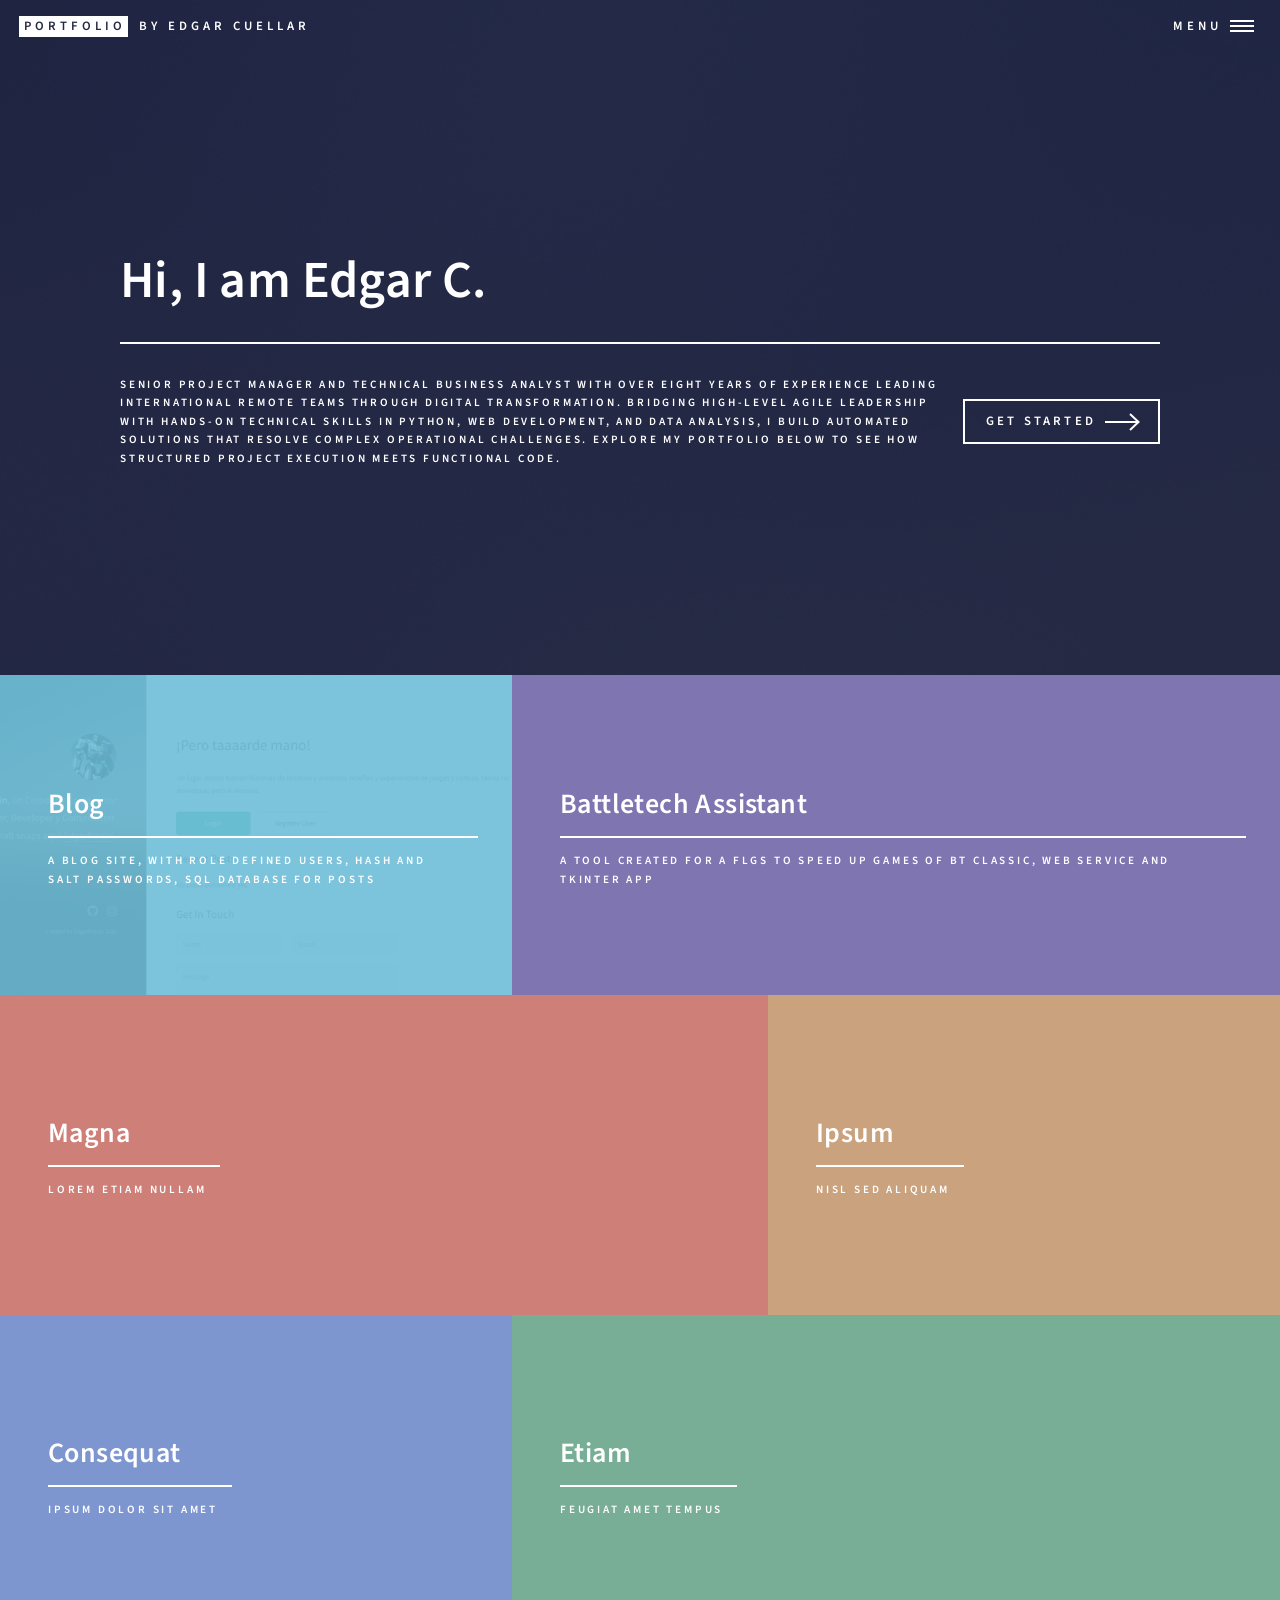
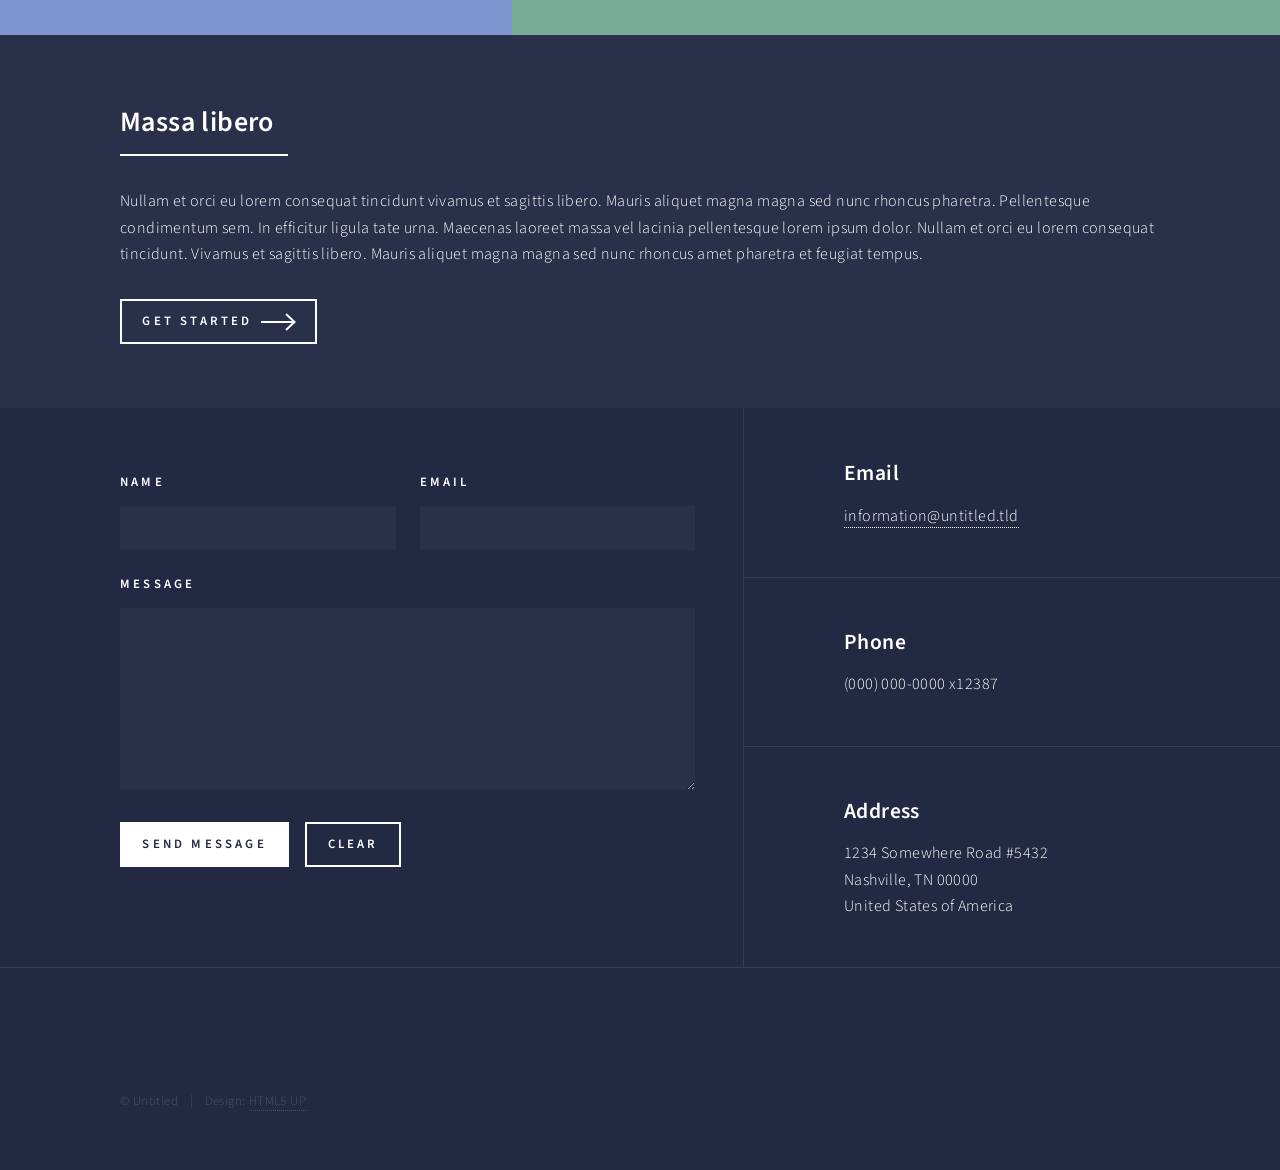
==== templates/index.html @ 7556458a "Create Flask app Import template for Index Update Banner and first card to Blog site add gitignore" ====
<!DOCTYPE HTML>
<html>
	<head>
		<title>Edgar Korsin</title>
		<meta charset="utf-8" />
		<meta name="viewport" content="width=device-width, initial-scale=1, user-scalable=no" />
		<link rel="stylesheet" href="../static/css/main.css" />
		<noscript><link rel="stylesheet" href="../static/css/noscript.css" /></noscript>
	</head>
	<body class="is-preload">

		<!-- Wrapper -->
			<div id="wrapper">

				<!-- Header -->
					<header id="header" class="alt">
						<a href="index.html" class="logo"><strong>Portfolio</strong> <span>by Edgar Cuellar</span></a>
						<nav>
							<a href="#menu">Menu</a>
						</nav>
					</header>

				<!-- Menu -->
					<nav id="menu">
						<ul class="links">
							<li><a href="index.html">Home</a></li>
							<li><a href="landing.html">Landing</a></li>
							<li><a href="generic.html">Generic</a></li>
							<li><a href="elements.html">Elements</a></li>
						</ul>
						<ul class="actions stacked">
							<li><a href="#" class="button primary fit">Get Started</a></li>
							<li><a href="#" class="button fit">Log In</a></li>
						</ul>
					</nav>

				<!-- Banner -->
					<section id="banner" class="major">
						<div class="inner">
							<header class="major">
								<h1>Hi, I am Edgar C.</h1>
							</header>
							<div class="content">
								<p>Senior Project Manager and Technical Business Analyst with over eight years of experience
									leading international remote teams through digital transformation. Bridging high-level
									Agile leadership with hands-on technical skills in Python, web development, and data analysis,
									I build automated solutions that resolve complex operational challenges.
									Explore my portfolio below to see how structured project execution meets functional code.</p>
								<ul class="actions">
									<li><a href="#one" class="button next scrolly">Get Started</a></li>
								</ul>
							</div>
						</div>
					</section>

				<!-- Main -->
					<div id="main">

						<!-- One -->
							<section id="one" class="tiles">
								<article>
									<span class="image">
										<img src="../static/images/blog.jpg" alt="Screesnhot of a blog site with a
										left sidebar with general info and posts on the right" />
									</span>
									<header class="major">
										<h3><a href="https://granja-en-casa.onrender.com/" class="link">Blog</a></h3>
										<p>A blog site, with role defined users, hash and salt passwords, SQL Database for posts </p>
									</header>
								</article>
								<article>
									<span class="image">
										<img src="../html5up-forty/images/pic02.jpg" alt="" />
									</span>
									<header class="major">
										<h3><a href="landing.html" class="link">Battletech Assistant</a></h3>
										<p>A tool created for a FLGS to speed up games of BT Classic,
											Web service and tkinter app </p>
									</header>
								</article>
								<article>
									<span class="image">
										<img src="../html5up-forty/images/pic03.jpg" alt="" />
									</span>
									<header class="major">
										<h3><a href="landing.html" class="link">Magna</a></h3>
										<p>Lorem etiam nullam</p>
									</header>
								</article>
								<article>
									<span class="image">
										<img src="../html5up-forty/images/pic04.jpg" alt="" />
									</span>
									<header class="major">
										<h3><a href="landing.html" class="link">Ipsum</a></h3>
										<p>Nisl sed aliquam</p>
									</header>
								</article>
								<article>
									<span class="image">
										<img src="../html5up-forty/images/pic05.jpg" alt="" />
									</span>
									<header class="major">
										<h3><a href="landing.html" class="link">Consequat</a></h3>
										<p>Ipsum dolor sit amet</p>
									</header>
								</article>
								<article>
									<span class="image">
										<img src="../html5up-forty/images/pic06.jpg" alt="" />
									</span>
									<header class="major">
										<h3><a href="landing.html" class="link">Etiam</a></h3>
										<p>Feugiat amet tempus</p>
									</header>
								</article>
							</section>

						<!-- Two -->
							<section id="two">
								<div class="inner">
									<header class="major">
										<h2>Massa libero</h2>
									</header>
									<p>Nullam et orci eu lorem consequat tincidunt vivamus et sagittis libero. Mauris aliquet magna magna sed nunc rhoncus pharetra. Pellentesque condimentum sem. In efficitur ligula tate urna. Maecenas laoreet massa vel lacinia pellentesque lorem ipsum dolor. Nullam et orci eu lorem consequat tincidunt. Vivamus et sagittis libero. Mauris aliquet magna magna sed nunc rhoncus amet pharetra et feugiat tempus.</p>
									<ul class="actions">
										<li><a href="landing.html" class="button next">Get Started</a></li>
									</ul>
								</div>
							</section>

					</div>

				<!-- Contact -->
					<section id="contact">
						<div class="inner">
							<section>
								<form method="post" action="#">
									<div class="fields">
										<div class="field half">
											<label for="name">Name</label>
											<input type="text" name="name" id="name" />
										</div>
										<div class="field half">
											<label for="email">Email</label>
											<input type="text" name="email" id="email" />
										</div>
										<div class="field">
											<label for="message">Message</label>
											<textarea name="message" id="message" rows="6"></textarea>
										</div>
									</div>
									<ul class="actions">
										<li><input type="submit" value="Send Message" class="primary" /></li>
										<li><input type="reset" value="Clear" /></li>
									</ul>
								</form>
							</section>
							<section class="split">
								<section>
									<div class="contact-method">
										<span class="icon solid alt fa-envelope"></span>
										<h3>Email</h3>
										<a href="#">information@untitled.tld</a>
									</div>
								</section>
								<section>
									<div class="contact-method">
										<span class="icon solid alt fa-phone"></span>
										<h3>Phone</h3>
										<span>(000) 000-0000 x12387</span>
									</div>
								</section>
								<section>
									<div class="contact-method">
										<span class="icon solid alt fa-home"></span>
										<h3>Address</h3>
										<span>1234 Somewhere Road #5432<br />
										Nashville, TN 00000<br />
										United States of America</span>
									</div>
								</section>
							</section>
						</div>
					</section>

				<!-- Footer -->
					<footer id="footer">
						<div class="inner">
							<ul class="icons">
								<li><a href="#" class="icon brands alt fa-twitter"><span class="label">Twitter</span></a></li>
								<li><a href="#" class="icon brands alt fa-facebook-f"><span class="label">Facebook</span></a></li>
								<li><a href="#" class="icon brands alt fa-instagram"><span class="label">Instagram</span></a></li>
								<li><a href="#" class="icon brands alt fa-github"><span class="label">GitHub</span></a></li>
								<li><a href="#" class="icon brands alt fa-linkedin-in"><span class="label">LinkedIn</span></a></li>
							</ul>
							<ul class="copyright">
								<li>&copy; Untitled</li><li>Design: <a href="https://html5up.net">HTML5 UP</a></li>
							</ul>
						</div>
					</footer>

			</div>

		<!-- Scripts -->
			<script src="../static/js/jquery.min.js"></script>
			<script src="../static/js/jquery.scrolly.min.js"></script>
			<script src="../static/js/jquery.scrollex.min.js"></script>
			<script src="../static/js/browser.min.js"></script>
			<script src="../static/js/breakpoints.min.js"></script>
			<script src="../static/js/util.js"></script>
			<script src="../static/js/main.js"></script>

	</body>
</html>
---- static/css/main.css ----
@import url(css/fontawesome-all.min.css);
@import url("https://fonts.googleapis.com/css?family=Source+Sans+Pro:300,300italic,600,600italic");

/*
	Forty by HTML5 UP
	html5up.net | @ajlkn
	Free for personal and commercial use under the CCA 3.0 license (html5up.net/license)
*/

html, body, div, span, applet, object,
iframe, h1, h2, h3, h4, h5, h6, p, blockquote,
pre, a, abbr, acronym, address, big, cite,
code, del, dfn, em, img, ins, kbd, q, s, samp,
small, strike, strong, sub, sup, tt, var, b,
u, i, center, dl, dt, dd, ol, ul, li, fieldset,
form, label, legend, table, caption, tbody,
tfoot, thead, tr, th, td, article, aside,
canvas, details, embed, figure, figcaption,
footer, header, hgroup, menu, nav, output, ruby,
section, summary, time, mark, audio, video {
	margin: 0;
	padding: 0;
	border: 0;
	font-size: 100%;
	font: inherit;
	vertical-align: baseline;}

article, aside, details, figcaption, figure,
footer, header, hgroup, menu, nav, section {
	display: block;}

body {
	line-height: 1;
}

ol, ul {
	list-style: none;
}

blockquote, q {
	quotes: none;
}

	blockquote:before, blockquote:after, q:before, q:after {
		content: '';
		content: none;
	}

table {
	border-collapse: collapse;
	border-spacing: 0;
}

body {
	-webkit-text-size-adjust: none;
}

mark {
	background-color: transparent;
	color: inherit;
}

input::-moz-focus-inner {
	border: 0;
	padding: 0;
}

input, select, textarea {
	-moz-appearance: none;
	-webkit-appearance: none;
	-ms-appearance: none;
	appearance: none;
}

/* Basic */

	@-ms-viewport {
		width: device-width;
	}

	body {
		-ms-overflow-style: scrollbar;
	}

	@media screen and (max-width: 480px) {

		html, body {
			min-width: 320px;
		}

	}

	html {
		box-sizing: border-box;
	}

	*, *:before, *:after {
		box-sizing: inherit;
	}

	body {
		background: #242943;
	}

		body.is-preload *, body.is-preload *:before, body.is-preload *:after {
			-moz-animation: none !important;
			-webkit-animation: none !important;
			-ms-animation: none !important;
			animation: none !important;
			-moz-transition: none !important;
			-webkit-transition: none !important;
			-ms-transition: none !important;
			transition: none !important;
		}

/* Type */

	body, input, select, textarea {
		color: #ffffff;
		font-family: "Source Sans Pro", Helvetica, sans-serif;
		font-size: 17pt;
		font-weight: 300;
		letter-spacing: 0.025em;
		line-height: 1.65;
	}

		@media screen and (max-width: 1680px) {

			body, input, select, textarea {
				font-size: 14pt;
			}

		}

		@media screen and (max-width: 1280px) {

			body, input, select, textarea {
				font-size: 12pt;
			}

		}

		@media screen and (max-width: 360px) {

			body, input, select, textarea {
				font-size: 11pt;
			}

		}

	a {
		-moz-transition: color 0.2s ease-in-out, border-bottom-color 0.2s ease-in-out;
		-webkit-transition: color 0.2s ease-in-out, border-bottom-color 0.2s ease-in-out;
		-ms-transition: color 0.2s ease-in-out, border-bottom-color 0.2s ease-in-out;
		transition: color 0.2s ease-in-out, border-bottom-color 0.2s ease-in-out;
		border-bottom: dotted 1px;
		color: inherit;
		text-decoration: none;
	}

		a:hover {
			border-bottom-color: transparent;
			color: #9bf1ff !important;
		}

		a:active {
			color: #53e3fb !important;
		}

	strong, b {
		color: #ffffff;
		font-weight: 600;
	}

	em, i {
		font-style: italic;
	}

	p {
		margin: 0 0 2em 0;
	}

	h1, h2, h3, h4, h5, h6 {
		color: #ffffff;
		font-weight: 600;
		line-height: 1.65;
		margin: 0 0 1em 0;
	}

		h1 a, h2 a, h3 a, h4 a, h5 a, h6 a {
			color: inherit;
			border-bottom: 0;
		}

	h1 {
		font-size: 2.5em;
	}

	h2 {
		font-size: 1.75em;
	}

	h3 {
		font-size: 1.35em;
	}

	h4 {
		font-size: 1.1em;
	}

	h5 {
		font-size: 0.9em;
	}

	h6 {
		font-size: 0.7em;
	}

	@media screen and (max-width: 736px) {

		h1 {
			font-size: 2em;
		}

		h2 {
			font-size: 1.5em;
		}

		h3 {
			font-size: 1.25em;
		}

	}

	sub {
		font-size: 0.8em;
		position: relative;
		top: 0.5em;
	}

	sup {
		font-size: 0.8em;
		position: relative;
		top: -0.5em;
	}

	blockquote {
		border-left: solid 4px rgba(212, 212, 255, 0.1);
		font-style: italic;
		margin: 0 0 2em 0;
		padding: 0.5em 0 0.5em 2em;
	}

	code {
		background: rgba(212, 212, 255, 0.035);
		font-family: "Courier New", monospace;
		font-size: 0.9em;
		margin: 0 0.25em;
		padding: 0.25em 0.65em;
	}

	pre {
		-webkit-overflow-scrolling: touch;
		font-family: "Courier New", monospace;
		font-size: 0.9em;
		margin: 0 0 2em 0;
	}

		pre code {
			display: block;
			line-height: 1.75;
			padding: 1em 1.5em;
			overflow-x: auto;
		}

	hr {
		border: 0;
		border-bottom: solid 1px rgba(212, 212, 255, 0.1);
		margin: 2em 0;
	}

		hr.major {
			margin: 3em 0;
		}

	.align-left {
		text-align: left;
	}

	.align-center {
		text-align: center;
	}

	.align-right {
		text-align: right;
	}

/* Row */

	.row {
		display: flex;
		flex-wrap: wrap;
		box-sizing: border-box;
		align-items: stretch;
	}

		.row > * {
			box-sizing: border-box;
		}

		.row.gtr-uniform > * > :last-child {
			margin-bottom: 0;
		}

		.row.aln-left {
			justify-content: flex-start;
		}

		.row.aln-center {
			justify-content: center;
		}

		.row.aln-right {
			justify-content: flex-end;
		}

		.row.aln-top {
			align-items: flex-start;
		}

		.row.aln-middle {
			align-items: center;
		}

		.row.aln-bottom {
			align-items: flex-end;
		}

		.row > .imp {
			order: -1;
		}

		.row > .col-1 {
			width: 8.33333%;
		}

		.row > .off-1 {
			margin-left: 8.33333%;
		}

		.row > .col-2 {
			width: 16.66667%;
		}

		.row > .off-2 {
			margin-left: 16.66667%;
		}

		.row > .col-3 {
			width: 25%;
		}

		.row > .off-3 {
			margin-left: 25%;
		}

		.row > .col-4 {
			width: 33.33333%;
		}

		.row > .off-4 {
			margin-left: 33.33333%;
		}

		.row > .col-5 {
			width: 41.66667%;
		}

		.row > .off-5 {
			margin-left: 41.66667%;
		}

		.row > .col-6 {
			width: 50%;
		}

		.row > .off-6 {
			margin-left: 50%;
		}

		.row > .col-7 {
			width: 58.33333%;
		}

		.row > .off-7 {
			margin-left: 58.33333%;
		}

		.row > .col-8 {
			width: 66.66667%;
		}

		.row > .off-8 {
			margin-left: 66.66667%;
		}

		.row > .col-9 {
			width: 75%;
		}

		.row > .off-9 {
			margin-left: 75%;
		}

		.row > .col-10 {
			width: 83.33333%;
		}

		.row > .off-10 {
			margin-left: 83.33333%;
		}

		.row > .col-11 {
			width: 91.66667%;
		}

		.row > .off-11 {
			margin-left: 91.66667%;
		}

		.row > .col-12 {
			width: 100%;
		}

		.row > .off-12 {
			margin-left: 100%;
		}

		.row.gtr-0 {
			margin-top: 0;
			margin-left: 0em;
		}

			.row.gtr-0 > * {
				padding: 0 0 0 0em;
			}

			.row.gtr-0.gtr-uniform {
				margin-top: 0em;
			}

				.row.gtr-0.gtr-uniform > * {
					padding-top: 0em;
				}

		.row.gtr-25 {
			margin-top: 0;
			margin-left: -0.5em;
		}

			.row.gtr-25 > * {
				padding: 0 0 0 0.5em;
			}

			.row.gtr-25.gtr-uniform {
				margin-top: -0.5em;
			}

				.row.gtr-25.gtr-uniform > * {
					padding-top: 0.5em;
				}

		.row.gtr-50 {
			margin-top: 0;
			margin-left: -1em;
		}

			.row.gtr-50 > * {
				padding: 0 0 0 1em;
			}

			.row.gtr-50.gtr-uniform {
				margin-top: -1em;
			}

				.row.gtr-50.gtr-uniform > * {
					padding-top: 1em;
				}

		.row {
			margin-top: 0;
			margin-left: -2em;
		}

			.row > * {
				padding: 0 0 0 2em;
			}

			.row.gtr-uniform {
				margin-top: -2em;
			}

				.row.gtr-uniform > * {
					padding-top: 2em;
				}

		.row.gtr-150 {
			margin-top: 0;
			margin-left: -3em;
		}

			.row.gtr-150 > * {
				padding: 0 0 0 3em;
			}

			.row.gtr-150.gtr-uniform {
				margin-top: -3em;
			}

				.row.gtr-150.gtr-uniform > * {
					padding-top: 3em;
				}

		.row.gtr-200 {
			margin-top: 0;
			margin-left: -4em;
		}

			.row.gtr-200 > * {
				padding: 0 0 0 4em;
			}

			.row.gtr-200.gtr-uniform {
				margin-top: -4em;
			}

				.row.gtr-200.gtr-uniform > * {
					padding-top: 4em;
				}

		@media screen and (max-width: 1680px) {

			.row {
				display: flex;
				flex-wrap: wrap;
				box-sizing: border-box;
				align-items: stretch;
			}

				.row > * {
					box-sizing: border-box;
				}

				.row.gtr-uniform > * > :last-child {
					margin-bottom: 0;
				}

				.row.aln-left {
					justify-content: flex-start;
				}

				.row.aln-center {
					justify-content: center;
				}

				.row.aln-right {
					justify-content: flex-end;
				}

				.row.aln-top {
					align-items: flex-start;
				}

				.row.aln-middle {
					align-items: center;
				}

				.row.aln-bottom {
					align-items: flex-end;
				}

				.row > .imp-xlarge {
					order: -1;
				}

				.row > .col-1-xlarge {
					width: 8.33333%;
				}

				.row > .off-1-xlarge {
					margin-left: 8.33333%;
				}

				.row > .col-2-xlarge {
					width: 16.66667%;
				}

				.row > .off-2-xlarge {
					margin-left: 16.66667%;
				}

				.row > .col-3-xlarge {
					width: 25%;
				}

				.row > .off-3-xlarge {
					margin-left: 25%;
				}

				.row > .col-4-xlarge {
					width: 33.33333%;
				}

				.row > .off-4-xlarge {
					margin-left: 33.33333%;
				}

				.row > .col-5-xlarge {
					width: 41.66667%;
				}

				.row > .off-5-xlarge {
					margin-left: 41.66667%;
				}

				.row > .col-6-xlarge {
					width: 50%;
				}

				.row > .off-6-xlarge {
					margin-left: 50%;
				}

				.row > .col-7-xlarge {
					width: 58.33333%;
				}

				.row > .off-7-xlarge {
					margin-left: 58.33333%;
				}

				.row > .col-8-xlarge {
					width: 66.66667%;
				}

				.row > .off-8-xlarge {
					margin-left: 66.66667%;
				}

				.row > .col-9-xlarge {
					width: 75%;
				}

				.row > .off-9-xlarge {
					margin-left: 75%;
				}

				.row > .col-10-xlarge {
					width: 83.33333%;
				}

				.row > .off-10-xlarge {
					margin-left: 83.33333%;
				}

				.row > .col-11-xlarge {
					width: 91.66667%;
				}

				.row > .off-11-xlarge {
					margin-left: 91.66667%;
				}

				.row > .col-12-xlarge {
					width: 100%;
				}

				.row > .off-12-xlarge {
					margin-left: 100%;
				}

				.row.gtr-0 {
					margin-top: 0;
					margin-left: 0em;
				}

					.row.gtr-0 > * {
						padding: 0 0 0 0em;
					}

					.row.gtr-0.gtr-uniform {
						margin-top: 0em;
					}

						.row.gtr-0.gtr-uniform > * {
							padding-top: 0em;
						}

				.row.gtr-25 {
					margin-top: 0;
					margin-left: -0.5em;
				}

					.row.gtr-25 > * {
						padding: 0 0 0 0.5em;
					}

					.row.gtr-25.gtr-uniform {
						margin-top: -0.5em;
					}

						.row.gtr-25.gtr-uniform > * {
							padding-top: 0.5em;
						}

				.row.gtr-50 {
					margin-top: 0;
					margin-left: -1em;
				}

					.row.gtr-50 > * {
						padding: 0 0 0 1em;
					}

					.row.gtr-50.gtr-uniform {
						margin-top: -1em;
					}

						.row.gtr-50.gtr-uniform > * {
							padding-top: 1em;
						}

				.row {
					margin-top: 0;
					margin-left: -2em;
				}

					.row > * {
						padding: 0 0 0 2em;
					}

					.row.gtr-uniform {
						margin-top: -2em;
					}

						.row.gtr-uniform > * {
							padding-top: 2em;
						}

				.row.gtr-150 {
					margin-top: 0;
					margin-left: -3em;
				}

					.row.gtr-150 > * {
						padding: 0 0 0 3em;
					}

					.row.gtr-150.gtr-uniform {
						margin-top: -3em;
					}

						.row.gtr-150.gtr-uniform > * {
							padding-top: 3em;
						}

				.row.gtr-200 {
					margin-top: 0;
					margin-left: -4em;
				}

					.row.gtr-200 > * {
						padding: 0 0 0 4em;
					}

					.row.gtr-200.gtr-uniform {
						margin-top: -4em;
					}

						.row.gtr-200.gtr-uniform > * {
							padding-top: 4em;
						}

		}

		@media screen and (max-width: 1280px) {

			.row {
				display: flex;
				flex-wrap: wrap;
				box-sizing: border-box;
				align-items: stretch;
			}

				.row > * {
					box-sizing: border-box;
				}

				.row.gtr-uniform > * > :last-child {
					margin-bottom: 0;
				}

				.row.aln-left {
					justify-content: flex-start;
				}

				.row.aln-center {
					justify-content: center;
				}

				.row.aln-right {
					justify-content: flex-end;
				}

				.row.aln-top {
					align-items: flex-start;
				}

				.row.aln-middle {
					align-items: center;
				}

				.row.aln-bottom {
					align-items: flex-end;
				}

				.row > .imp-large {
					order: -1;
				}

				.row > .col-1-large {
					width: 8.33333%;
				}

				.row > .off-1-large {
					margin-left: 8.33333%;
				}

				.row > .col-2-large {
					width: 16.66667%;
				}

				.row > .off-2-large {
					margin-left: 16.66667%;
				}

				.row > .col-3-large {
					width: 25%;
				}

				.row > .off-3-large {
					margin-left: 25%;
				}

				.row > .col-4-large {
					width: 33.33333%;
				}

				.row > .off-4-large {
					margin-left: 33.33333%;
				}

				.row > .col-5-large {
					width: 41.66667%;
				}

				.row > .off-5-large {
					margin-left: 41.66667%;
				}

				.row > .col-6-large {
					width: 50%;
				}

				.row > .off-6-large {
					margin-left: 50%;
				}

				.row > .col-7-large {
					width: 58.33333%;
				}

				.row > .off-7-large {
					margin-left: 58.33333%;
				}

				.row > .col-8-large {
					width: 66.66667%;
				}

				.row > .off-8-large {
					margin-left: 66.66667%;
				}

				.row > .col-9-large {
					width: 75%;
				}

				.row > .off-9-large {
					margin-left: 75%;
				}

				.row > .col-10-large {
					width: 83.33333%;
				}

				.row > .off-10-large {
					margin-left: 83.33333%;
				}

				.row > .col-11-large {
					width: 91.66667%;
				}

				.row > .off-11-large {
					margin-left: 91.66667%;
				}

				.row > .col-12-large {
					width: 100%;
				}

				.row > .off-12-large {
					margin-left: 100%;
				}

				.row.gtr-0 {
					margin-top: 0;
					margin-left: 0em;
				}

					.row.gtr-0 > * {
						padding: 0 0 0 0em;
					}

					.row.gtr-0.gtr-uniform {
						margin-top: 0em;
					}

						.row.gtr-0.gtr-uniform > * {
							padding-top: 0em;
						}

				.row.gtr-25 {
					margin-top: 0;
					margin-left: -0.375em;
				}

					.row.gtr-25 > * {
						padding: 0 0 0 0.375em;
					}

					.row.gtr-25.gtr-uniform {
						margin-top: -0.375em;
					}

						.row.gtr-25.gtr-uniform > * {
							padding-top: 0.375em;
						}

				.row.gtr-50 {
					margin-top: 0;
					margin-left: -0.75em;
				}

					.row.gtr-50 > * {
						padding: 0 0 0 0.75em;
					}

					.row.gtr-50.gtr-uniform {
						margin-top: -0.75em;
					}

						.row.gtr-50.gtr-uniform > * {
							padding-top: 0.75em;
						}

				.row {
					margin-top: 0;
					margin-left: -1.5em;
				}

					.row > * {
						padding: 0 0 0 1.5em;
					}

					.row.gtr-uniform {
						margin-top: -1.5em;
					}

						.row.gtr-uniform > * {
							padding-top: 1.5em;
						}

				.row.gtr-150 {
					margin-top: 0;
					margin-left: -2.25em;
				}

					.row.gtr-150 > * {
						padding: 0 0 0 2.25em;
					}

					.row.gtr-150.gtr-uniform {
						margin-top: -2.25em;
					}

						.row.gtr-150.gtr-uniform > * {
							padding-top: 2.25em;
						}

				.row.gtr-200 {
					margin-top: 0;
					margin-left: -3em;
				}

					.row.gtr-200 > * {
						padding: 0 0 0 3em;
					}

					.row.gtr-200.gtr-uniform {
						margin-top: -3em;
					}

						.row.gtr-200.gtr-uniform > * {
							padding-top: 3em;
						}

		}

		@media screen and (max-width: 980px) {

			.row {
				display: flex;
				flex-wrap: wrap;
				box-sizing: border-box;
				align-items: stretch;
			}

				.row > * {
					box-sizing: border-box;
				}

				.row.gtr-uniform > * > :last-child {
					margin-bottom: 0;
				}

				.row.aln-left {
					justify-content: flex-start;
				}

				.row.aln-center {
					justify-content: center;
				}

				.row.aln-right {
					justify-content: flex-end;
				}

				.row.aln-top {
					align-items: flex-start;
				}

				.row.aln-middle {
					align-items: center;
				}

				.row.aln-bottom {
					align-items: flex-end;
				}

				.row > .imp-medium {
					order: -1;
				}

				.row > .col-1-medium {
					width: 8.33333%;
				}

				.row > .off-1-medium {
					margin-left: 8.33333%;
				}

				.row > .col-2-medium {
					width: 16.66667%;
				}

				.row > .off-2-medium {
					margin-left: 16.66667%;
				}

				.row > .col-3-medium {
					width: 25%;
				}

				.row > .off-3-medium {
					margin-left: 25%;
				}

				.row > .col-4-medium {
					width: 33.33333%;
				}

				.row > .off-4-medium {
					margin-left: 33.33333%;
				}

				.row > .col-5-medium {
					width: 41.66667%;
				}

				.row > .off-5-medium {
					margin-left: 41.66667%;
				}

				.row > .col-6-medium {
					width: 50%;
				}

				.row > .off-6-medium {
					margin-left: 50%;
				}

				.row > .col-7-medium {
					width: 58.33333%;
				}

				.row > .off-7-medium {
					margin-left: 58.33333%;
				}

				.row > .col-8-medium {
					width: 66.66667%;
				}

				.row > .off-8-medium {
					margin-left: 66.66667%;
				}

				.row > .col-9-medium {
					width: 75%;
				}

				.row > .off-9-medium {
					margin-left: 75%;
				}

				.row > .col-10-medium {
					width: 83.33333%;
				}

				.row > .off-10-medium {
					margin-left: 83.33333%;
				}

				.row > .col-11-medium {
					width: 91.66667%;
				}

				.row > .off-11-medium {
					margin-left: 91.66667%;
				}

				.row > .col-12-medium {
					width: 100%;
				}

				.row > .off-12-medium {
					margin-left: 100%;
				}

				.row.gtr-0 {
					margin-top: 0;
					margin-left: 0em;
				}

					.row.gtr-0 > * {
						padding: 0 0 0 0em;
					}

					.row.gtr-0.gtr-uniform {
						margin-top: 0em;
					}

						.row.gtr-0.gtr-uniform > * {
							padding-top: 0em;
						}

				.row.gtr-25 {
					margin-top: 0;
					margin-left: -0.375em;
				}

					.row.gtr-25 > * {
						padding: 0 0 0 0.375em;
					}

					.row.gtr-25.gtr-uniform {
						margin-top: -0.375em;
					}

						.row.gtr-25.gtr-uniform > * {
							padding-top: 0.375em;
						}

				.row.gtr-50 {
					margin-top: 0;
					margin-left: -0.75em;
				}

					.row.gtr-50 > * {
						padding: 0 0 0 0.75em;
					}

					.row.gtr-50.gtr-uniform {
						margin-top: -0.75em;
					}

						.row.gtr-50.gtr-uniform > * {
							padding-top: 0.75em;
						}

				.row {
					margin-top: 0;
					margin-left: -1.5em;
				}

					.row > * {
						padding: 0 0 0 1.5em;
					}

					.row.gtr-uniform {
						margin-top: -1.5em;
					}

						.row.gtr-uniform > * {
							padding-top: 1.5em;
						}

				.row.gtr-150 {
					margin-top: 0;
					margin-left: -2.25em;
				}

					.row.gtr-150 > * {
						padding: 0 0 0 2.25em;
					}

					.row.gtr-150.gtr-uniform {
						margin-top: -2.25em;
					}

						.row.gtr-150.gtr-uniform > * {
							padding-top: 2.25em;
						}

				.row.gtr-200 {
					margin-top: 0;
					margin-left: -3em;
				}

					.row.gtr-200 > * {
						padding: 0 0 0 3em;
					}

					.row.gtr-200.gtr-uniform {
						margin-top: -3em;
					}

						.row.gtr-200.gtr-uniform > * {
							padding-top: 3em;
						}

		}

		@media screen and (max-width: 736px) {

			.row {
				display: flex;
				flex-wrap: wrap;
				box-sizing: border-box;
				align-items: stretch;
			}

				.row > * {
					box-sizing: border-box;
				}

				.row.gtr-uniform > * > :last-child {
					margin-bottom: 0;
				}

				.row.aln-left {
					justify-content: flex-start;
				}

				.row.aln-center {
					justify-content: center;
				}

				.row.aln-right {
					justify-content: flex-end;
				}

				.row.aln-top {
					align-items: flex-start;
				}

				.row.aln-middle {
					align-items: center;
				}

				.row.aln-bottom {
					align-items: flex-end;
				}

				.row > .imp-small {
					order: -1;
				}

				.row > .col-1-small {
					width: 8.33333%;
				}

				.row > .off-1-small {
					margin-left: 8.33333%;
				}

				.row > .col-2-small {
					width: 16.66667%;
				}

				.row > .off-2-small {
					margin-left: 16.66667%;
				}

				.row > .col-3-small {
					width: 25%;
				}

				.row > .off-3-small {
					margin-left: 25%;
				}

				.row > .col-4-small {
					width: 33.33333%;
				}

				.row > .off-4-small {
					margin-left: 33.33333%;
				}

				.row > .col-5-small {
					width: 41.66667%;
				}

				.row > .off-5-small {
					margin-left: 41.66667%;
				}

				.row > .col-6-small {
					width: 50%;
				}

				.row > .off-6-small {
					margin-left: 50%;
				}

				.row > .col-7-small {
					width: 58.33333%;
				}

				.row > .off-7-small {
					margin-left: 58.33333%;
				}

				.row > .col-8-small {
					width: 66.66667%;
				}

				.row > .off-8-small {
					margin-left: 66.66667%;
				}

				.row > .col-9-small {
					width: 75%;
				}

				.row > .off-9-small {
					margin-left: 75%;
				}

				.row > .col-10-small {
					width: 83.33333%;
				}

				.row > .off-10-small {
					margin-left: 83.33333%;
				}

				.row > .col-11-small {
					width: 91.66667%;
				}

				.row > .off-11-small {
					margin-left: 91.66667%;
				}

				.row > .col-12-small {
					width: 100%;
				}

				.row > .off-12-small {
					margin-left: 100%;
				}

				.row.gtr-0 {
					margin-top: 0;
					margin-left: 0em;
				}

					.row.gtr-0 > * {
						padding: 0 0 0 0em;
					}

					.row.gtr-0.gtr-uniform {
						margin-top: 0em;
					}

						.row.gtr-0.gtr-uniform > * {
							padding-top: 0em;
						}

				.row.gtr-25 {
					margin-top: 0;
					margin-left: -0.3125em;
				}

					.row.gtr-25 > * {
						padding: 0 0 0 0.3125em;
					}

					.row.gtr-25.gtr-uniform {
						margin-top: -0.3125em;
					}

						.row.gtr-25.gtr-uniform > * {
							padding-top: 0.3125em;
						}

				.row.gtr-50 {
					margin-top: 0;
					margin-left: -0.625em;
				}

					.row.gtr-50 > * {
						padding: 0 0 0 0.625em;
					}

					.row.gtr-50.gtr-uniform {
						margin-top: -0.625em;
					}

						.row.gtr-50.gtr-uniform > * {
							padding-top: 0.625em;
						}

				.row {
					margin-top: 0;
					margin-left: -1.25em;
				}

					.row > * {
						padding: 0 0 0 1.25em;
					}

					.row.gtr-uniform {
						margin-top: -1.25em;
					}

						.row.gtr-uniform > * {
							padding-top: 1.25em;
						}

				.row.gtr-150 {
					margin-top: 0;
					margin-left: -1.875em;
				}

					.row.gtr-150 > * {
						padding: 0 0 0 1.875em;
					}

					.row.gtr-150.gtr-uniform {
						margin-top: -1.875em;
					}

						.row.gtr-150.gtr-uniform > * {
							padding-top: 1.875em;
						}

				.row.gtr-200 {
					margin-top: 0;
					margin-left: -2.5em;
				}

					.row.gtr-200 > * {
						padding: 0 0 0 2.5em;
					}

					.row.gtr-200.gtr-uniform {
						margin-top: -2.5em;
					}

						.row.gtr-200.gtr-uniform > * {
							padding-top: 2.5em;
						}

		}

		@media screen and (max-width: 480px) {

			.row {
				display: flex;
				flex-wrap: wrap;
				box-sizing: border-box;
				align-items: stretch;
			}

				.row > * {
					box-sizing: border-box;
				}

				.row.gtr-uniform > * > :last-child {
					margin-bottom: 0;
				}

				.row.aln-left {
					justify-content: flex-start;
				}

				.row.aln-center {
					justify-content: center;
				}

				.row.aln-right {
					justify-content: flex-end;
				}

				.row.aln-top {
					align-items: flex-start;
				}

				.row.aln-middle {
					align-items: center;
				}

				.row.aln-bottom {
					align-items: flex-end;
				}

				.row > .imp-xsmall {
					order: -1;
				}

				.row > .col-1-xsmall {
					width: 8.33333%;
				}

				.row > .off-1-xsmall {
					margin-left: 8.33333%;
				}

				.row > .col-2-xsmall {
					width: 16.66667%;
				}

				.row > .off-2-xsmall {
					margin-left: 16.66667%;
				}

				.row > .col-3-xsmall {
					width: 25%;
				}

				.row > .off-3-xsmall {
					margin-left: 25%;
				}

				.row > .col-4-xsmall {
					width: 33.33333%;
				}

				.row > .off-4-xsmall {
					margin-left: 33.33333%;
				}

				.row > .col-5-xsmall {
					width: 41.66667%;
				}

				.row > .off-5-xsmall {
					margin-left: 41.66667%;
				}

				.row > .col-6-xsmall {
					width: 50%;
				}

				.row > .off-6-xsmall {
					margin-left: 50%;
				}

				.row > .col-7-xsmall {
					width: 58.33333%;
				}

				.row > .off-7-xsmall {
					margin-left: 58.33333%;
				}

				.row > .col-8-xsmall {
					width: 66.66667%;
				}

				.row > .off-8-xsmall {
					margin-left: 66.66667%;
				}

				.row > .col-9-xsmall {
					width: 75%;
				}

				.row > .off-9-xsmall {
					margin-left: 75%;
				}

				.row > .col-10-xsmall {
					width: 83.33333%;
				}

				.row > .off-10-xsmall {
					margin-left: 83.33333%;
				}

				.row > .col-11-xsmall {
					width: 91.66667%;
				}

				.row > .off-11-xsmall {
					margin-left: 91.66667%;
				}

				.row > .col-12-xsmall {
					width: 100%;
				}

				.row > .off-12-xsmall {
					margin-left: 100%;
				}

				.row.gtr-0 {
					margin-top: 0;
					margin-left: 0em;
				}

					.row.gtr-0 > * {
						padding: 0 0 0 0em;
					}

					.row.gtr-0.gtr-uniform {
						margin-top: 0em;
					}

						.row.gtr-0.gtr-uniform > * {
							padding-top: 0em;
						}

				.row.gtr-25 {
					margin-top: 0;
					margin-left: -0.3125em;
				}

					.row.gtr-25 > * {
						padding: 0 0 0 0.3125em;
					}

					.row.gtr-25.gtr-uniform {
						margin-top: -0.3125em;
					}

						.row.gtr-25.gtr-uniform > * {
							padding-top: 0.3125em;
						}

				.row.gtr-50 {
					margin-top: 0;
					margin-left: -0.625em;
				}

					.row.gtr-50 > * {
						padding: 0 0 0 0.625em;
					}

					.row.gtr-50.gtr-uniform {
						margin-top: -0.625em;
					}

						.row.gtr-50.gtr-uniform > * {
							padding-top: 0.625em;
						}

				.row {
					margin-top: 0;
					margin-left: -1.25em;
				}

					.row > * {
						padding: 0 0 0 1.25em;
					}

					.row.gtr-uniform {
						margin-top: -1.25em;
					}

						.row.gtr-uniform > * {
							padding-top: 1.25em;
						}

				.row.gtr-150 {
					margin-top: 0;
					margin-left: -1.875em;
				}

					.row.gtr-150 > * {
						padding: 0 0 0 1.875em;
					}

					.row.gtr-150.gtr-uniform {
						margin-top: -1.875em;
					}

						.row.gtr-150.gtr-uniform > * {
							padding-top: 1.875em;
						}

				.row.gtr-200 {
					margin-top: 0;
					margin-left: -2.5em;
				}

					.row.gtr-200 > * {
						padding: 0 0 0 2.5em;
					}

					.row.gtr-200.gtr-uniform {
						margin-top: -2.5em;
					}

						.row.gtr-200.gtr-uniform > * {
							padding-top: 2.5em;
						}

		}

/* Section/Article */

	section.special, article.special {
		text-align: center;
	}

	header.major {
		width: -moz-max-content;
		width: -webkit-max-content;
		width: -ms-max-content;
		width: max-content;
		margin-bottom: 2em;
	}

		header.major > :first-child {
			margin-bottom: 0;
			width: calc(100% + 0.5em);
		}

			header.major > :first-child:after {
				content: '';
				background-color: #ffffff;
				display: block;
				height: 2px;
				margin: 0.325em 0 0.5em 0;
				width: 100%;
			}

		header.major > p {
			font-size: 0.7em;
			font-weight: 600;
			letter-spacing: 0.25em;
			margin-bottom: 0;
			text-transform: uppercase;
		}

		body.is-ie header.major > :first-child:after {
			max-width: 9em;
		}

		body.is-ie header.major > h1:after {
			max-width: 100% !important;
		}

	@media screen and (max-width: 736px) {

		header.major > p br {
			display: none;
		}

	}

/* Form */

	form {
		margin: 0 0 2em 0;
	}

		form > :last-child {
			margin-bottom: 0;
		}

		form > .fields {
			display: -moz-flex;
			display: -webkit-flex;
			display: -ms-flex;
			display: flex;
			-moz-flex-wrap: wrap;
			-webkit-flex-wrap: wrap;
			-ms-flex-wrap: wrap;
			flex-wrap: wrap;
			width: calc(100% + 3em);
			margin: -1.5em 0 2em -1.5em;
		}

			form > .fields > .field {
				-moz-flex-grow: 0;
				-webkit-flex-grow: 0;
				-ms-flex-grow: 0;
				flex-grow: 0;
				-moz-flex-shrink: 0;
				-webkit-flex-shrink: 0;
				-ms-flex-shrink: 0;
				flex-shrink: 0;
				padding: 1.5em 0 0 1.5em;
				width: calc(100% - 1.5em);
			}

				form > .fields > .field.half {
					width: calc(50% - 0.75em);
				}

				form > .fields > .field.third {
					width: calc(100%/3 - 0.5em);
				}

				form > .fields > .field.quarter {
					width: calc(25% - 0.375em);
				}

		@media screen and (max-width: 480px) {

			form > .fields {
				width: calc(100% + 3em);
				margin: -1.5em 0 2em -1.5em;
			}

				form > .fields > .field {
					padding: 1.5em 0 0 1.5em;
					width: calc(100% - 1.5em);
				}

					form > .fields > .field.half {
						width: calc(100% - 1.5em);
					}

					form > .fields > .field.third {
						width: calc(100% - 1.5em);
					}

					form > .fields > .field.quarter {
						width: calc(100% - 1.5em);
					}

		}

	label {
		color: #ffffff;
		display: block;
		font-size: 0.8em;
		font-weight: 600;
		letter-spacing: 0.25em;
		margin: 0 0 1em 0;
		text-transform: uppercase;
	}

	input[type="text"],
	input[type="password"],
	input[type="email"],
	input[type="tel"],
	input[type="search"],
	input[type="url"],
	select,
	textarea {
		-moz-appearance: none;
		-webkit-appearance: none;
		-ms-appearance: none;
		appearance: none;
		background: rgba(212, 212, 255, 0.035);
		border: none;
		border-radius: 0;
		color: inherit;
		display: block;
		outline: 0;
		padding: 0 1em;
		text-decoration: none;
		width: 100%;
	}

		input[type="text"]:invalid,
		input[type="password"]:invalid,
		input[type="email"]:invalid,
		input[type="tel"]:invalid,
		input[type="search"]:invalid,
		input[type="url"]:invalid,
		select:invalid,
		textarea:invalid {
			box-shadow: none;
		}

		input[type="text"]:focus,
		input[type="password"]:focus,
		input[type="email"]:focus,
		input[type="tel"]:focus,
		input[type="search"]:focus,
		input[type="url"]:focus,
		select:focus,
		textarea:focus {
			border-color: #9bf1ff;
			box-shadow: 0 0 0 2px #9bf1ff;
		}

	select {
		background-image: url("data:image/svg+xml;charset=utf8,%3Csvg xmlns='http://www.w3.org/2000/svg' width='40' height='40' preserveAspectRatio='none' viewBox='0 0 40 40'%3E%3Cpath d='M9.4,12.3l10.4,10.4l10.4-10.4c0.2-0.2,0.5-0.4,0.9-0.4c0.3,0,0.6,0.1,0.9,0.4l3.3,3.3c0.2,0.2,0.4,0.5,0.4,0.9 c0,0.4-0.1,0.6-0.4,0.9L20.7,31.9c-0.2,0.2-0.5,0.4-0.9,0.4c-0.3,0-0.6-0.1-0.9-0.4L4.3,17.3c-0.2-0.2-0.4-0.5-0.4-0.9 c0-0.4,0.1-0.6,0.4-0.9l3.3-3.3c0.2-0.2,0.5-0.4,0.9-0.4S9.1,12.1,9.4,12.3z' fill='rgba(212, 212, 255, 0.1)' /%3E%3C/svg%3E");
		background-size: 1.25rem;
		background-repeat: no-repeat;
		background-position: calc(100% - 1rem) center;
		height: 2.75em;
		padding-right: 2.75em;
		text-overflow: ellipsis;
	}

		select option {
			color: #ffffff;
			background: #242943;
		}

		select:focus::-ms-value {
			background-color: transparent;
		}

		select::-ms-expand {
			display: none;
		}

	input[type="text"],
	input[type="password"],
	input[type="email"],
	input[type="tel"],
	input[type="search"],
	input[type="url"],
	select {
		height: 2.75em;
	}

	textarea {
		padding: 0.75em 1em;
	}

	input[type="checkbox"],
	input[type="radio"] {
		-moz-appearance: none;
		-webkit-appearance: none;
		-ms-appearance: none;
		appearance: none;
		display: block;
		float: left;
		margin-right: -2em;
		opacity: 0;
		width: 1em;
		z-index: -1;
	}

		input[type="checkbox"] + label,
		input[type="radio"] + label {
			text-decoration: none;
			color: #ffffff;
			cursor: pointer;
			display: inline-block;
			font-weight: 300;
			padding-left: 2.65em;
			padding-right: 0.75em;
			position: relative;
		}

			input[type="checkbox"] + label:before,
			input[type="radio"] + label:before {
				-moz-osx-font-smoothing: grayscale;
				-webkit-font-smoothing: antialiased;
				display: inline-block;
				font-style: normal;
				font-variant: normal;
				text-rendering: auto;
				line-height: 1;
				text-transform: none !important;
				font-family: 'Font Awesome 5 Free';
				font-weight: 900;
			}

			input[type="checkbox"] + label:before,
			input[type="radio"] + label:before {
				background: rgba(212, 212, 255, 0.035);
				content: '';
				display: inline-block;
				font-size: 0.8em;
				height: 2.0625em;
				left: 0;
				letter-spacing: 0;
				line-height: 2.0625em;
				position: absolute;
				text-align: center;
				top: 0;
				width: 2.0625em;
			}

		input[type="checkbox"]:checked + label:before,
		input[type="radio"]:checked + label:before {
			background: #ffffff;
			border-color: #9bf1ff;
			content: '\f00c';
			color: #242943;
		}

		input[type="checkbox"]:focus + label:before,
		input[type="radio"]:focus + label:before {
			box-shadow: 0 0 0 2px #9bf1ff;
		}

	input[type="radio"] + label:before {
		border-radius: 100%;
	}

	::-webkit-input-placeholder {
		color: rgba(244, 244, 255, 0.2) !important;
		opacity: 1.0;
	}

	:-moz-placeholder {
		color: rgba(244, 244, 255, 0.2) !important;
		opacity: 1.0;
	}

	::-moz-placeholder {
		color: rgba(244, 244, 255, 0.2) !important;
		opacity: 1.0;
	}

	:-ms-input-placeholder {
		color: rgba(244, 244, 255, 0.2) !important;
		opacity: 1.0;
	}

/* Box */

	.box {
		border: solid 1px rgba(212, 212, 255, 0.1);
		margin-bottom: 2em;
		padding: 1.5em;
	}

		.box > :last-child,
		.box > :last-child > :last-child,
		.box > :last-child > :last-child > :last-child {
			margin-bottom: 0;
		}

		.box.alt {
			border: 0;
			border-radius: 0;
			padding: 0;
		}

/* Icon */

	.icon {
		text-decoration: none;
		border-bottom: none;
		position: relative;
	}

		.icon:before {
			-moz-osx-font-smoothing: grayscale;
			-webkit-font-smoothing: antialiased;
			display: inline-block;
			font-style: normal;
			font-variant: normal;
			text-rendering: auto;
			line-height: 1;
			text-transform: none !important;
			font-family: 'Font Awesome 5 Free';
			font-weight: 400;
		}

		.icon > .label {
			display: none;
		}

		.icon:before {
			line-height: inherit;
		}

		.icon.solid:before {
			font-weight: 900;
		}

		.icon.brands:before {
			font-family: 'Font Awesome 5 Brands';
		}

		.icon.alt:before {
			background-color: #ffffff;
			border-radius: 100%;
			color: #242943;
			display: inline-block;
			height: 2em;
			line-height: 2em;
			text-align: center;
			width: 2em;
		}

	a.icon.alt:before {
		-moz-transition: background-color 0.2s ease-in-out;
		-webkit-transition: background-color 0.2s ease-in-out;
		-ms-transition: background-color 0.2s ease-in-out;
		transition: background-color 0.2s ease-in-out;
	}

	a.icon.alt:hover:before {
		background-color: #6fc3df;
	}

	a.icon.alt:active:before {
		background-color: #37a6cb;
	}

/* Image */

	.image {
		border: 0;
		display: inline-block;
		position: relative;
	}

		.image img {
			display: block;
		}

		.image.left, .image.right {
			max-width: 30%;
		}

			.image.left img, .image.right img {
				width: 100%;
			}

		.image.left {
			float: left;
			margin: 0 1.5em 1.25em 0;
			top: 0.25em;
		}

		.image.right {
			float: right;
			margin: 0 0 1.25em 1.5em;
			top: 0.25em;
		}

		.image.fit {
			display: block;
			margin: 0 0 2em 0;
			width: 100%;
		}

			.image.fit img {
				width: 100%;
			}

		.image.main {
			display: block;
			margin: 2.5em 0;
			width: 100%;
		}

			.image.main img {
				width: 100%;
			}

			@media screen and (max-width: 736px) {

				.image.main {
					margin: 1.5em 0;
				}

			}

/* List */

	ol {
		list-style: decimal;
		margin: 0 0 2em 0;
		padding-left: 1.25em;
	}

		ol li {
			padding-left: 0.25em;
		}

	ul {
		list-style: disc;
		margin: 0 0 2em 0;
		padding-left: 1em;
	}

		ul li {
			padding-left: 0.5em;
		}

		ul.alt {
			list-style: none;
			padding-left: 0;
		}

			ul.alt li {
				border-top: solid 1px rgba(212, 212, 255, 0.1);
				padding: 0.5em 0;
			}

				ul.alt li:first-child {
					border-top: 0;
					padding-top: 0;
				}

	dl {
		margin: 0 0 2em 0;
	}

		dl dt {
			display: block;
			font-weight: 600;
			margin: 0 0 1em 0;
		}

		dl dd {
			margin-left: 2em;
		}

/* Actions */

	ul.actions {
		display: -moz-flex;
		display: -webkit-flex;
		display: -ms-flex;
		display: flex;
		cursor: default;
		list-style: none;
		margin-left: -1em;
		padding-left: 0;
	}

		ul.actions li {
			padding: 0 0 0 1em;
			vertical-align: middle;
		}

		ul.actions.special {
			-moz-justify-content: center;
			-webkit-justify-content: center;
			-ms-justify-content: center;
			justify-content: center;
			width: 100%;
			margin-left: 0;
		}

			ul.actions.special li:first-child {
				padding-left: 0;
			}

		ul.actions.stacked {
			-moz-flex-direction: column;
			-webkit-flex-direction: column;
			-ms-flex-direction: column;
			flex-direction: column;
			margin-left: 0;
		}

			ul.actions.stacked li {
				padding: 1.3em 0 0 0;
			}

				ul.actions.stacked li:first-child {
					padding-top: 0;
				}

		ul.actions.fit {
			width: calc(100% + 1em);
		}

			ul.actions.fit li {
				-moz-flex-grow: 1;
				-webkit-flex-grow: 1;
				-ms-flex-grow: 1;
				flex-grow: 1;
				-moz-flex-shrink: 1;
				-webkit-flex-shrink: 1;
				-ms-flex-shrink: 1;
				flex-shrink: 1;
				width: 100%;
			}

				ul.actions.fit li > * {
					width: 100%;
				}

			ul.actions.fit.stacked {
				width: 100%;
			}

/* Icons */

	ul.icons {
		cursor: default;
		list-style: none;
		padding-left: 0;
	}

		ul.icons li {
			display: inline-block;
			padding: 0 1em 0 0;
		}

			ul.icons li:last-child {
				padding-right: 0;
			}

		@media screen and (max-width: 736px) {

			ul.icons li {
				padding: 0 0.75em 0 0;
			}

		}

/* Pagination */

	ul.pagination {
		cursor: default;
		list-style: none;
		padding-left: 0;
	}

		ul.pagination li {
			display: inline-block;
			padding-left: 0;
			vertical-align: middle;
		}

			ul.pagination li > .page {
				-moz-transition: background-color 0.2s ease-in-out, color 0.2s ease-in-out;
				-webkit-transition: background-color 0.2s ease-in-out, color 0.2s ease-in-out;
				-ms-transition: background-color 0.2s ease-in-out, color 0.2s ease-in-out;
				transition: background-color 0.2s ease-in-out, color 0.2s ease-in-out;
				border-bottom: 0;
				display: inline-block;
				font-size: 0.8em;
				font-weight: 600;
				height: 1.5em;
				line-height: 1.5em;
				margin: 0 0.125em;
				min-width: 1.5em;
				padding: 0 0.5em;
				text-align: center;
			}

				ul.pagination li > .page.active {
					background-color: #ffffff;
					color: #242943;
				}

					ul.pagination li > .page.active:hover {
						background-color: #9bf1ff;
						color: #242943 !important;
					}

					ul.pagination li > .page.active:active {
						background-color: #53e3fb;
					}

			ul.pagination li:first-child {
				padding-right: 0.75em;
			}

			ul.pagination li:last-child {
				padding-left: 0.75em;
			}

		@media screen and (max-width: 480px) {

			ul.pagination li:nth-child(n+2):nth-last-child(n+2) {
				display: none;
			}

			ul.pagination li:first-child {
				padding-right: 0;
			}

		}

/* Table */

	.table-wrapper {
		-webkit-overflow-scrolling: touch;
		overflow-x: auto;
	}

	table {
		margin: 0 0 2em 0;
		width: 100%;
	}

		table tbody tr {
			border: solid 1px rgba(212, 212, 255, 0.1);
			border-left: 0;
			border-right: 0;
		}

			table tbody tr:nth-child(2n + 1) {
				background-color: rgba(212, 212, 255, 0.035);
			}

		table td {
			padding: 0.75em 0.75em;
		}

		table th {
			color: #ffffff;
			font-size: 0.9em;
			font-weight: 600;
			padding: 0 0.75em 0.75em 0.75em;
			text-align: left;
		}

		table thead {
			border-bottom: solid 2px rgba(212, 212, 255, 0.1);
		}

		table tfoot {
			border-top: solid 2px rgba(212, 212, 255, 0.1);
		}

		table.alt {
			border-collapse: separate;
		}

			table.alt tbody tr td {
				border: solid 1px rgba(212, 212, 255, 0.1);
				border-left-width: 0;
				border-top-width: 0;
			}

				table.alt tbody tr td:first-child {
					border-left-width: 1px;
				}

			table.alt tbody tr:first-child td {
				border-top-width: 1px;
			}

			table.alt thead {
				border-bottom: 0;
			}

			table.alt tfoot {
				border-top: 0;
			}

/* Button */

	input[type="submit"],
	input[type="reset"],
	input[type="button"],
	button,
	.button {
		-moz-appearance: none;
		-webkit-appearance: none;
		-ms-appearance: none;
		appearance: none;
		-moz-transition: background-color 0.2s ease-in-out, box-shadow 0.2s ease-in-out, color 0.2s ease-in-out;
		-webkit-transition: background-color 0.2s ease-in-out, box-shadow 0.2s ease-in-out, color 0.2s ease-in-out;
		-ms-transition: background-color 0.2s ease-in-out, box-shadow 0.2s ease-in-out, color 0.2s ease-in-out;
		transition: background-color 0.2s ease-in-out, box-shadow 0.2s ease-in-out, color 0.2s ease-in-out;
		background-color: transparent;
		border: 0;
		border-radius: 0;
		box-shadow: inset 0 0 0 2px #ffffff;
		color: #ffffff;
		cursor: pointer;
		display: inline-block;
		font-size: 0.8em;
		font-weight: 600;
		height: 3.5em;
		letter-spacing: 0.25em;
		line-height: 3.5em;
		padding: 0 1.75em;
		text-align: center;
		text-decoration: none;
		text-transform: uppercase;
		white-space: nowrap;
	}

		input[type="submit"]:hover, input[type="submit"]:active,
		input[type="reset"]:hover,
		input[type="reset"]:active,
		input[type="button"]:hover,
		input[type="button"]:active,
		button:hover,
		button:active,
		.button:hover,
		.button:active {
			box-shadow: inset 0 0 0 2px #9bf1ff;
			color: #9bf1ff;
		}

		input[type="submit"]:active,
		input[type="reset"]:active,
		input[type="button"]:active,
		button:active,
		.button:active {
			background-color: rgba(155, 241, 255, 0.1);
			box-shadow: inset 0 0 0 2px #53e3fb;
			color: #53e3fb;
		}

		input[type="submit"].icon:before,
		input[type="reset"].icon:before,
		input[type="button"].icon:before,
		button.icon:before,
		.button.icon:before {
			margin-right: 0.5em;
		}

		input[type="submit"].fit,
		input[type="reset"].fit,
		input[type="button"].fit,
		button.fit,
		.button.fit {
			width: 100%;
		}

		input[type="submit"].small,
		input[type="reset"].small,
		input[type="button"].small,
		button.small,
		.button.small {
			font-size: 0.6em;
		}

		input[type="submit"].large,
		input[type="reset"].large,
		input[type="button"].large,
		button.large,
		.button.large {
			font-size: 1.25em;
			height: 3em;
			line-height: 3em;
		}

		input[type="submit"].next,
		input[type="reset"].next,
		input[type="button"].next,
		button.next,
		.button.next {
			padding-right: 4.5em;
			position: relative;
		}

			input[type="submit"].next:before, input[type="submit"].next:after,
			input[type="reset"].next:before,
			input[type="reset"].next:after,
			input[type="button"].next:before,
			input[type="button"].next:after,
			button.next:before,
			button.next:after,
			.button.next:before,
			.button.next:after {
				-moz-transition: opacity 0.2s ease-in-out;
				-webkit-transition: opacity 0.2s ease-in-out;
				-ms-transition: opacity 0.2s ease-in-out;
				transition: opacity 0.2s ease-in-out;
				background-position: center right;
				background-repeat: no-repeat;
				background-size: 36px 24px;
				content: '';
				display: block;
				height: 100%;
				position: absolute;
				right: 1.5em;
				top: 0;
				vertical-align: middle;
				width: 36px;
			}

			input[type="submit"].next:before,
			input[type="reset"].next:before,
			input[type="button"].next:before,
			button.next:before,
			.button.next:before {
				background-image: url("data:image/svg+xml;charset=utf8,%3Csvg xmlns='http://www.w3.org/2000/svg' xmlns:xlink='http://www.w3.org/1999/xlink' width='36px' height='24px' viewBox='0 0 36 24' zoomAndPan='disable'%3E%3Cstyle%3Eline %7B stroke: %23ffffff%3B stroke-width: 2px%3B %7D%3C/style%3E%3Cline x1='0' y1='12' x2='34' y2='12' /%3E%3Cline x1='25' y1='4' x2='34' y2='12.5' /%3E%3Cline x1='25' y1='20' x2='34' y2='11.5' /%3E%3C/svg%3E");
			}

			input[type="submit"].next:after,
			input[type="reset"].next:after,
			input[type="button"].next:after,
			button.next:after,
			.button.next:after {
				background-image: url("data:image/svg+xml;charset=utf8,%3Csvg xmlns='http://www.w3.org/2000/svg' xmlns:xlink='http://www.w3.org/1999/xlink' width='36px' height='24px' viewBox='0 0 36 24' zoomAndPan='disable'%3E%3Cstyle%3Eline %7B stroke: %239bf1ff%3B stroke-width: 2px%3B %7D%3C/style%3E%3Cline x1='0' y1='12' x2='34' y2='12' /%3E%3Cline x1='25' y1='4' x2='34' y2='12.5' /%3E%3Cline x1='25' y1='20' x2='34' y2='11.5' /%3E%3C/svg%3E");
				opacity: 0;
				z-index: 1;
			}

			input[type="submit"].next:hover:after, input[type="submit"].next:active:after,
			input[type="reset"].next:hover:after,
			input[type="reset"].next:active:after,
			input[type="button"].next:hover:after,
			input[type="button"].next:active:after,
			button.next:hover:after,
			button.next:active:after,
			.button.next:hover:after,
			.button.next:active:after {
				opacity: 1;
			}

			@media screen and (max-width: 1280px) {

				input[type="submit"].next,
				input[type="reset"].next,
				input[type="button"].next,
				button.next,
				.button.next {
					padding-right: 5em;
				}

			}

		input[type="submit"].primary,
		input[type="reset"].primary,
		input[type="button"].primary,
		button.primary,
		.button.primary {
			background-color: #ffffff;
			box-shadow: none;
			color: #242943;
		}

			input[type="submit"].primary:hover, input[type="submit"].primary:active,
			input[type="reset"].primary:hover,
			input[type="reset"].primary:active,
			input[type="button"].primary:hover,
			input[type="button"].primary:active,
			button.primary:hover,
			button.primary:active,
			.button.primary:hover,
			.button.primary:active {
				background-color: #9bf1ff;
				color: #242943 !important;
			}

			input[type="submit"].primary:active,
			input[type="reset"].primary:active,
			input[type="button"].primary:active,
			button.primary:active,
			.button.primary:active {
				background-color: #53e3fb;
			}

		input[type="submit"].disabled, input[type="submit"]:disabled,
		input[type="reset"].disabled,
		input[type="reset"]:disabled,
		input[type="button"].disabled,
		input[type="button"]:disabled,
		button.disabled,
		button:disabled,
		.button.disabled,
		.button:disabled {
			pointer-events: none;
			cursor: default;
			opacity: 0.25;
		}

/* Tiles */

	.tiles {
		display: -moz-flex;
		display: -webkit-flex;
		display: -ms-flex;
		display: flex;
		-moz-flex-wrap: wrap;
		-webkit-flex-wrap: wrap;
		-ms-flex-wrap: wrap;
		flex-wrap: wrap;
		border-top: 0 !important;
	}

		.tiles + * {
			border-top: 0 !important;
		}

		.tiles article {
			-moz-align-items: center;
			-webkit-align-items: center;
			-ms-align-items: center;
			align-items: center;
			display: -moz-flex;
			display: -webkit-flex;
			display: -ms-flex;
			display: flex;
			-moz-transition: -moz-transform 0.25s ease, opacity 0.25s ease, -moz-filter 1s ease, -webkit-filter 1s ease;
			-webkit-transition: -webkit-transform 0.25s ease, opacity 0.25s ease, -webkit-filter 1s ease, -webkit-filter 1s ease;
			-ms-transition: -ms-transform 0.25s ease, opacity 0.25s ease, -ms-filter 1s ease, -webkit-filter 1s ease;
			transition: transform 0.25s ease, opacity 0.25s ease, filter 1s ease, -webkit-filter 1s ease;
			padding: 4em 4em 2em 4em ;
			background-position: center;
			background-repeat: no-repeat;
			background-size: cover;
			cursor: default;
			height: 40vh;
			max-height: 40em;
			min-height: 23em;
			overflow: hidden;
			position: relative;
			width: 40%;
		}

			.tiles article .image {
				display: none;
			}

			.tiles article header {
				position: relative;
				z-index: 3;
			}

			.tiles article h3 {
				font-size: 1.75em;
			}

				.tiles article h3 a:hover {
					color: inherit !important;
				}

			.tiles article .link.primary {
				border: 0;
				height: 100%;
				left: 0;
				position: absolute;
				top: 0;
				width: 100%;
				z-index: 4;
			}

			.tiles article:before {
				-moz-transition: opacity 0.5s ease;
				-webkit-transition: opacity 0.5s ease;
				-ms-transition: opacity 0.5s ease;
				transition: opacity 0.5s ease;
				bottom: 0;
				content: '';
				display: block;
				height: 100%;
				left: 0;
				opacity: 0.85;
				position: absolute;
				width: 100%;
				z-index: 2;
			}

			.tiles article:after {
				background-color: rgba(36, 41, 67, 0.25);
				content: '';
				display: block;
				height: 100%;
				left: 0;
				position: absolute;
				top: 0;
				width: 100%;
				z-index: 1;
			}

			.tiles article:hover:before {
				opacity: 0;
			}

			.tiles article.is-transitioning {
				-moz-transform: scale(0.95);
				-webkit-transform: scale(0.95);
				-ms-transform: scale(0.95);
				transform: scale(0.95);
				-moz-filter: blur(0.5em);
				-webkit-filter: blur(0.5em);
				-ms-filter: blur(0.5em);
				filter: blur(0.5em);
				opacity: 0;
			}

			.tiles article:nth-child(4n - 1), .tiles article:nth-child(4n - 2) {
				width: 60%;
			}

			.tiles article:nth-child(6n - 5):before {
				background-color: #6fc3df;
			}

			.tiles article:nth-child(6n - 4):before {
				background-color: #8d82c4;
			}

			.tiles article:nth-child(6n - 3):before {
				background-color: #ec8d81;
			}

			.tiles article:nth-child(6n - 2):before {
				background-color: #e7b788;
			}

			.tiles article:nth-child(6n - 1):before {
				background-color: #8ea9e8;
			}

			.tiles article:nth-child(6n):before {
				background-color: #87c5a4;
			}

		@media screen and (max-width: 1280px) {

			.tiles article {
				padding: 4em 3em 2em 3em ;
				height: 30vh;
				max-height: 30em;
				min-height: 20em;
			}

		}

		@media screen and (max-width: 980px) {

			.tiles article {
				width: 50% !important;
			}

		}

		@media screen and (max-width: 736px) {

			.tiles article {
				padding: 3em 1.5em 1em 1.5em ;
				height: 16em;
				max-height: none;
				min-height: 0;
			}

				.tiles article h3 {
					font-size: 1.5em;
				}

		}

		@media screen and (max-width: 480px) {

			.tiles {
				display: block;
			}

				.tiles article {
					height: 20em;
					width: 100% !important;
				}

		}

/* Contact Method */

	.contact-method {
		margin: 0 0 2em 0;
		padding-left: 3.25em;
		position: relative;
	}

		.contact-method .icon {
			left: 0;
			position: absolute;
			top: 0;
		}

		.contact-method h3 {
			margin: 0 0 0.5em 0;
		}

/* Spotlights */

	.spotlights {
		border-top: 0 !important;
	}

		.spotlights + * {
			border-top: 0 !important;
		}

		.spotlights > section {
			display: -moz-flex;
			display: -webkit-flex;
			display: -ms-flex;
			display: flex;
			-moz-flex-direction: row;
			-webkit-flex-direction: row;
			-ms-flex-direction: row;
			flex-direction: row;
			background-color: #2e3450;
		}

			.spotlights > section > .image {
				background-position: center center;
				background-size: cover;
				border-radius: 0;
				display: block;
				position: relative;
				width: 30%;
			}

				.spotlights > section > .image img {
					border-radius: 0;
					display: block;
					width: 100%;
				}

				.spotlights > section > .image:before {
					background: rgba(36, 41, 67, 0.9);
					content: '';
					display: block;
					height: 100%;
					left: 0;
					opacity: 0;
					position: absolute;
					top: 0;
					width: 100%;
				}

			.spotlights > section > .content {
				display: -moz-flex;
				display: -webkit-flex;
				display: -ms-flex;
				display: flex;
				-moz-flex-direction: column;
				-webkit-flex-direction: column;
				-ms-flex-direction: column;
				flex-direction: column;
				-moz-justify-content: center;
				-webkit-justify-content: center;
				-ms-justify-content: center;
				justify-content: center;
				-moz-align-items: center;
				-webkit-align-items: center;
				-ms-align-items: center;
				align-items: center;
				padding: 2em 3em 0.1em 3em ;
				width: 70%;
			}

				.spotlights > section > .content > .inner {
					margin: 0 auto;
					max-width: 100%;
					width: 65em;
				}

			.spotlights > section:nth-child(2n) {
				-moz-flex-direction: row-reverse;
				-webkit-flex-direction: row-reverse;
				-ms-flex-direction: row-reverse;
				flex-direction: row-reverse;
				background-color: #333856;
			}

				.spotlights > section:nth-child(2n) > .content {
					-moz-align-items: -moz-flex-end;
					-webkit-align-items: -webkit-flex-end;
					-ms-align-items: -ms-flex-end;
					align-items: flex-end;
				}

		@media screen and (max-width: 1680px) {

			.spotlights > section > .image {
				width: 40%;
			}

			.spotlights > section > .content {
				width: 60%;
			}

		}

		@media screen and (max-width: 1280px) {

			.spotlights > section > .image {
				width: 45%;
			}

			.spotlights > section > .content {
				width: 55%;
			}

		}

		@media screen and (max-width: 980px) {

			.spotlights > section {
				display: block;
			}

				.spotlights > section > .image {
					width: 100%;
				}

				.spotlights > section > .content {
					padding: 4em 3em 2em 3em ;
					width: 100%;
				}

		}

		@media screen and (max-width: 736px) {

			.spotlights > section > .content {
				padding: 3em 1.5em 1em 1.5em ;
			}

		}

/* Header */

	@-moz-keyframes reveal-header {
		0% {
			top: -4em;
			opacity: 0;
		}

		100% {
			top: 0;
			opacity: 1;
		}
	}

	@-webkit-keyframes reveal-header {
		0% {
			top: -4em;
			opacity: 0;
		}

		100% {
			top: 0;
			opacity: 1;
		}
	}

	@-ms-keyframes reveal-header {
		0% {
			top: -4em;
			opacity: 0;
		}

		100% {
			top: 0;
			opacity: 1;
		}
	}

	@keyframes reveal-header {
		0% {
			top: -4em;
			opacity: 0;
		}

		100% {
			top: 0;
			opacity: 1;
		}
	}

	#header {
		display: -moz-flex;
		display: -webkit-flex;
		display: -ms-flex;
		display: flex;
		background-color: #2a2f4a;
		box-shadow: 0 0 0.25em 0 rgba(0, 0, 0, 0.15);
		cursor: default;
		font-weight: 600;
		height: 3.25em;
		left: 0;
		letter-spacing: 0.25em;
		line-height: 3.25em;
		margin: 0;
		position: fixed;
		text-transform: uppercase;
		top: 0;
		width: 100%;
		z-index: 10000;
	}

		#header .logo {
			border: 0;
			display: inline-block;
			font-size: 0.8em;
			height: inherit;
			line-height: inherit;
			padding: 0 1.5em;
		}

			#header .logo strong {
				-moz-transition: background-color 0.2s ease-in-out, color 0.2s ease-in-out;
				-webkit-transition: background-color 0.2s ease-in-out, color 0.2s ease-in-out;
				-ms-transition: background-color 0.2s ease-in-out, color 0.2s ease-in-out;
				transition: background-color 0.2s ease-in-out, color 0.2s ease-in-out;
				background-color: #ffffff;
				color: #242943;
				display: inline-block;
				line-height: 1.65em;
				margin-right: 0.325em;
				padding: 0 0.125em 0 0.375em;
			}

			#header .logo:hover strong {
				background-color: #9bf1ff;
			}

			#header .logo:active strong {
				background-color: #53e3fb;
			}

		#header nav {
			display: -moz-flex;
			display: -webkit-flex;
			display: -ms-flex;
			display: flex;
			-moz-justify-content: -moz-flex-end;
			-webkit-justify-content: -webkit-flex-end;
			-ms-justify-content: -ms-flex-end;
			justify-content: flex-end;
			-moz-flex-grow: 1;
			-webkit-flex-grow: 1;
			-ms-flex-grow: 1;
			flex-grow: 1;
			height: inherit;
			line-height: inherit;
		}

			#header nav a {
				border: 0;
				display: block;
				font-size: 0.8em;
				height: inherit;
				line-height: inherit;
				padding: 0 0.75em;
				position: relative;
				vertical-align: middle;
			}

				#header nav a:last-child {
					padding-right: 1.5em;
				}

				#header nav a[href="#menu"] {
					padding-right: 3.325em !important;
				}

					#header nav a[href="#menu"]:before, #header nav a[href="#menu"]:after {
						background-image: url("data:image/svg+xml;charset=utf8,%3Csvg xmlns='http://www.w3.org/2000/svg' width='24' height='32' viewBox='0 0 24 32' preserveAspectRatio='none'%3E%3Cstyle%3Eline %7B stroke-width: 2px%3B stroke: %23ffffff%3B %7D%3C/style%3E%3Cline x1='0' y1='11' x2='24' y2='11' /%3E%3Cline x1='0' y1='21' x2='24' y2='21' /%3E%3Cline x1='0' y1='16' x2='24' y2='16' /%3E%3C/svg%3E");
						background-position: center;
						background-repeat: no-repeat;
						background-size: 24px 32px;
						content: '';
						display: block;
						height: 100%;
						position: absolute;
						right: 1.5em;
						top: 0;
						vertical-align: middle;
						width: 24px;
					}

					#header nav a[href="#menu"]:after {
						-moz-transition: opacity 0.2s ease-in-out;
						-webkit-transition: opacity 0.2s ease-in-out;
						-ms-transition: opacity 0.2s ease-in-out;
						transition: opacity 0.2s ease-in-out;
						background-image: url("data:image/svg+xml;charset=utf8,%3Csvg xmlns='http://www.w3.org/2000/svg' width='24' height='32' viewBox='0 0 24 32' preserveAspectRatio='none'%3E%3Cstyle%3Eline %7B stroke-width: 2px%3B stroke: %239bf1ff%3B %7D%3C/style%3E%3Cline x1='0' y1='11' x2='24' y2='11' /%3E%3Cline x1='0' y1='21' x2='24' y2='21' /%3E%3Cline x1='0' y1='16' x2='24' y2='16' /%3E%3C/svg%3E");
						opacity: 0;
						z-index: 1;
					}

					#header nav a[href="#menu"]:hover:after, #header nav a[href="#menu"]:active:after {
						opacity: 1;
					}

					#header nav a[href="#menu"]:last-child {
						padding-right: 3.875em !important;
					}

						#header nav a[href="#menu"]:last-child:before, #header nav a[href="#menu"]:last-child:after {
							right: 2em;
						}

		#header.reveal {
			-moz-animation: reveal-header 0.35s ease;
			-webkit-animation: reveal-header 0.35s ease;
			-ms-animation: reveal-header 0.35s ease;
			animation: reveal-header 0.35s ease;
		}

		#header.alt {
			-moz-transition: opacity 2.5s ease;
			-webkit-transition: opacity 2.5s ease;
			-ms-transition: opacity 2.5s ease;
			transition: opacity 2.5s ease;
			-moz-transition-delay: 0.75s;
			-webkit-transition-delay: 0.75s;
			-ms-transition-delay: 0.75s;
			transition-delay: 0.75s;
			-moz-animation: none;
			-webkit-animation: none;
			-ms-animation: none;
			animation: none;
			background-color: transparent;
			box-shadow: none;
			position: absolute;
		}

			#header.alt.style1 .logo strong {
				color: #6fc3df;
			}

			#header.alt.style2 .logo strong {
				color: #8d82c4;
			}

			#header.alt.style3 .logo strong {
				color: #ec8d81;
			}

			#header.alt.style4 .logo strong {
				color: #e7b788;
			}

			#header.alt.style5 .logo strong {
				color: #8ea9e8;
			}

			#header.alt.style6 .logo strong {
				color: #87c5a4;
			}

		body.is-preload #header.alt {
			opacity: 0;
		}

		@media screen and (max-width: 1680px) {

			#header nav a[href="#menu"] {
				padding-right: 3.75em !important;
			}

				#header nav a[href="#menu"]:last-child {
					padding-right: 4.25em !important;
				}

		}

		@media screen and (max-width: 1280px) {

			#header nav a[href="#menu"] {
				padding-right: 4em !important;
			}

				#header nav a[href="#menu"]:last-child {
					padding-right: 4.5em !important;
				}

		}

		@media screen and (max-width: 736px) {

			#header {
				height: 2.75em;
				line-height: 2.75em;
			}

				#header .logo {
					padding: 0 1em;
				}

				#header nav a {
					padding: 0 0.5em;
				}

					#header nav a:last-child {
						padding-right: 1em;
					}

					#header nav a[href="#menu"] {
						padding-right: 3.25em !important;
					}

						#header nav a[href="#menu"]:before, #header nav a[href="#menu"]:after {
							right: 0.75em;
						}

						#header nav a[href="#menu"]:last-child {
							padding-right: 4em !important;
						}

							#header nav a[href="#menu"]:last-child:before, #header nav a[href="#menu"]:last-child:after {
								right: 1.5em;
							}

		}

		@media screen and (max-width: 480px) {

			#header .logo span {
				display: none;
			}

			#header nav a[href="#menu"] {
				overflow: hidden;
				padding-right: 0 !important;
				text-indent: 5em;
				white-space: nowrap;
				width: 5em;
			}

				#header nav a[href="#menu"]:before, #header nav a[href="#menu"]:after {
					right: 0;
					width: inherit;
				}

				#header nav a[href="#menu"]:last-child:before, #header nav a[href="#menu"]:last-child:after {
					width: 4em;
					right: 0;
				}

		}

/* Banner */

	#banner {
		-moz-align-items: center;
		-webkit-align-items: center;
		-ms-align-items: center;
		align-items: center;
		background-image: url("../images/banner.jpg");
		display: -moz-flex;
		display: -webkit-flex;
		display: -ms-flex;
		display: flex;
		padding: 6em 0 2em 0 ;
		background-attachment: fixed;
		background-position: center;
		background-repeat: no-repeat;
		background-size: cover;
		border-bottom: 0 !important;
		cursor: default;
		height: 60vh;
		margin-bottom: -3.25em;
		max-height: 32em;
		min-height: 22em;
		position: relative;
		top: -3.25em;
	}

		#banner:after {
			-moz-transition: opacity 2.5s ease;
			-webkit-transition: opacity 2.5s ease;
			-ms-transition: opacity 2.5s ease;
			transition: opacity 2.5s ease;
			-moz-transition-delay: 0.75s;
			-webkit-transition-delay: 0.75s;
			-ms-transition-delay: 0.75s;
			transition-delay: 0.75s;
			pointer-events: none;
			background-color: #242943;
			content: '';
			display: block;
			height: 100%;
			left: 0;
			opacity: 0.85;
			position: absolute;
			top: 0;
			width: 100%;
			z-index: 1;
		}

		#banner h1 {
			font-size: 3.25em;
		}

		#banner > .inner {
			-moz-transition: opacity 1.5s ease, -moz-transform 0.5s ease-out, -moz-filter 0.5s ease, -webkit-filter 0.5s ease;
			-webkit-transition: opacity 1.5s ease, -webkit-transform 0.5s ease-out, -webkit-filter 0.5s ease, -webkit-filter 0.5s ease;
			-ms-transition: opacity 1.5s ease, -ms-transform 0.5s ease-out, -ms-filter 0.5s ease, -webkit-filter 0.5s ease;
			transition: opacity 1.5s ease, transform 0.5s ease-out, filter 0.5s ease, -webkit-filter 0.5s ease;
			padding: 0 !important;
			position: relative;
			z-index: 2;
		}

			#banner > .inner .image {
				display: none;
			}

			#banner > .inner header {
				width: auto;
			}

				#banner > .inner header > :first-child {
					width: auto;
				}

					#banner > .inner header > :first-child:after {
						max-width: 100%;
					}

			#banner > .inner .content {
				display: -moz-flex;
				display: -webkit-flex;
				display: -ms-flex;
				display: flex;
				-moz-align-items: center;
				-webkit-align-items: center;
				-ms-align-items: center;
				align-items: center;
				margin: 0 0 2em 0;
			}

				#banner > .inner .content > * {
					margin-right: 1.5em;
					margin-bottom: 0;
				}

				#banner > .inner .content > :last-child {
					margin-right: 0;
				}

				#banner > .inner .content p {
					font-size: 0.7em;
					font-weight: 600;
					letter-spacing: 0.25em;
					text-transform: uppercase;
				}

		#banner.major {
			height: 75vh;
			min-height: 30em;
			max-height: 50em;
		}

			#banner.major.alt {
				opacity: 0.75;
			}

		#banner.style1:after {
			background-color: #6fc3df;
		}

		#banner.style2:after {
			background-color: #8d82c4;
		}

		#banner.style3:after {
			background-color: #ec8d81;
		}

		#banner.style4:after {
			background-color: #e7b788;
		}

		#banner.style5:after {
			background-color: #8ea9e8;
		}

		#banner.style6:after {
			background-color: #87c5a4;
		}

		body.is-preload #banner:after {
			opacity: 1.0;
		}

		body.is-preload #banner > .inner {
			-moz-filter: blur(0.125em);
			-webkit-filter: blur(0.125em);
			-ms-filter: blur(0.125em);
			filter: blur(0.125em);
			-moz-transform: translateX(-0.5em);
			-webkit-transform: translateX(-0.5em);
			-ms-transform: translateX(-0.5em);
			transform: translateX(-0.5em);
			opacity: 0;
		}

		@media screen and (max-width: 1280px) {

			#banner {
				background-attachment: scroll;
			}

		}

		@media screen and (max-width: 736px) {

			#banner {
				padding: 5em 0 1em 0 ;
				height: auto;
				margin-bottom: -2.75em;
				max-height: none;
				min-height: 0;
				top: -2.75em;
			}

				#banner h1 {
					font-size: 2em;
				}

				#banner > .inner .content {
					display: block;
				}

					#banner > .inner .content > * {
						margin-right: 0;
						margin-bottom: 2em;
					}

				#banner.major {
					height: auto;
					min-height: 0;
					max-height: none;
				}

		}

		@media screen and (max-width: 480px) {

			#banner {
				padding: 6em 0 2em 0 ;
			}

				#banner > .inner .content p br {
					display: none;
				}

				#banner.major {
					padding: 8em 0 4em 0 ;
				}

		}

/* Main */

	#main {
		background-color: #2a2f4a;
	}

		#main > * {
			border-top: solid 1px rgba(212, 212, 255, 0.1);
		}

			#main > *:first-child {
				border-top: 0;
			}

			#main > * > .inner {
				padding: 4em 0 2em 0 ;
				margin: 0 auto;
				max-width: 65em;
				width: calc(100% - 6em);
			}

				@media screen and (max-width: 736px) {

					#main > * > .inner {
						padding: 3em 0 1em 0 ;
						width: calc(100% - 3em);
					}

				}

		#main.alt {
			background-color: transparent;
			border-bottom: solid 1px rgba(212, 212, 255, 0.1);
		}

/* Contact */

	#contact {
		border-bottom: solid 1px rgba(212, 212, 255, 0.1);
		overflow-x: hidden;
	}

		#contact > .inner {
			display: -moz-flex;
			display: -webkit-flex;
			display: -ms-flex;
			display: flex;
			padding: 0 !important;
		}

			#contact > .inner > :nth-child(2n - 1) {
				padding: 4em 3em 2em 0 ;
				border-right: solid 1px rgba(212, 212, 255, 0.1);
				width: 60%;
			}

			#contact > .inner > :nth-child(2n) {
				padding-left: 3em;
				width: 40%;
			}

			#contact > .inner > .split {
				padding: 0;
			}

				#contact > .inner > .split > * {
					padding: 3em 0 1em 3em ;
					position: relative;
				}

					#contact > .inner > .split > *:before {
						border-top: solid 1px rgba(212, 212, 255, 0.1);
						content: '';
						display: block;
						margin-left: -3em;
						position: absolute;
						top: 0;
						width: calc(100vw + 3em);
					}

				#contact > .inner > .split > :first-child:before {
					display: none;
				}

		@media screen and (max-width: 980px) {

			#contact > .inner {
				display: block;
			}

				#contact > .inner > :nth-child(2n - 1) {
					padding: 4em 0 2em 0 ;
					border-right: 0;
					width: 100%;
				}

				#contact > .inner > :nth-child(2n) {
					padding-left: 0;
					width: 100%;
				}

				#contact > .inner > .split > * {
					padding: 3em 0 1em 0 ;
				}

				#contact > .inner > .split > :first-child:before {
					display: block;
				}

		}

		@media screen and (max-width: 736px) {

			#contact > .inner > :nth-child(2n - 1) {
				padding: 3em 0 1em 0 ;
			}

		}

/* Footer */

	#footer .copyright {
		font-size: 0.8em;
		list-style: none;
		padding-left: 0;
	}

		#footer .copyright li {
			border-left: solid 1px rgba(212, 212, 255, 0.1);
			color: rgba(244, 244, 255, 0.2);
			display: inline-block;
			line-height: 1;
			margin-left: 1em;
			padding-left: 1em;
		}

			#footer .copyright li:first-child {
				border-left: 0;
				margin-left: 0;
				padding-left: 0;
			}

	@media screen and (max-width: 480px) {

		#footer .copyright li {
			display: block;
			border-left: 0;
			margin-left: 0;
			padding-left: 0;
			line-height: inherit;
		}

	}

/* Wrapper */

	#wrapper {
		-moz-transition: -moz-filter 0.35s ease, -webkit-filter 0.35s ease, opacity 0.375s ease-out;
		-webkit-transition: -webkit-filter 0.35s ease, -webkit-filter 0.35s ease, opacity 0.375s ease-out;
		-ms-transition: -ms-filter 0.35s ease, -webkit-filter 0.35s ease, opacity 0.375s ease-out;
		transition: filter 0.35s ease, -webkit-filter 0.35s ease, opacity 0.375s ease-out;
		padding-top: 3.25em;
	}

		#wrapper.is-transitioning {
			opacity: 0;
		}

		#wrapper > * > .inner {
			padding: 4em 0 2em 0 ;
			margin: 0 auto;
			max-width: 65em;
			width: calc(100% - 6em);
		}

			@media screen and (max-width: 736px) {

				#wrapper > * > .inner {
					padding: 3em 0 1em 0 ;
					width: calc(100% - 3em);
				}

			}

		@media screen and (max-width: 736px) {

			#wrapper {
				padding-top: 2.75em;
			}

		}

/* Menu */

	#menu {
		-moz-transition: -moz-transform 0.35s ease, opacity 0.35s ease, visibility 0.35s;
		-webkit-transition: -webkit-transform 0.35s ease, opacity 0.35s ease, visibility 0.35s;
		-ms-transition: -ms-transform 0.35s ease, opacity 0.35s ease, visibility 0.35s;
		transition: transform 0.35s ease, opacity 0.35s ease, visibility 0.35s;
		-moz-align-items: center;
		-webkit-align-items: center;
		-ms-align-items: center;
		align-items: center;
		display: -moz-flex;
		display: -webkit-flex;
		display: -ms-flex;
		display: flex;
		-moz-justify-content: center;
		-webkit-justify-content: center;
		-ms-justify-content: center;
		justify-content: center;
		pointer-events: none;
		background: rgba(36, 41, 67, 0.9);
		box-shadow: none;
		height: 100%;
		left: 0;
		opacity: 0;
		overflow: hidden;
		padding: 3em 2em;
		position: fixed;
		top: 0;
		visibility: hidden;
		width: 100%;
		z-index: 10002;
	}

		#menu .inner {
			-moz-transition: -moz-transform 0.35s ease-out, opacity 0.35s ease, visibility 0.35s;
			-webkit-transition: -webkit-transform 0.35s ease-out, opacity 0.35s ease, visibility 0.35s;
			-ms-transition: -ms-transform 0.35s ease-out, opacity 0.35s ease, visibility 0.35s;
			transition: transform 0.35s ease-out, opacity 0.35s ease, visibility 0.35s;
			-moz-transform: rotateX(20deg);
			-webkit-transform: rotateX(20deg);
			-ms-transform: rotateX(20deg);
			transform: rotateX(20deg);
			-webkit-overflow-scrolling: touch;
			max-width: 100%;
			max-height: 100vh;
			opacity: 0;
			overflow: auto;
			text-align: center;
			visibility: hidden;
			width: 18em;
		}

			#menu .inner > :first-child {
				margin-top: 2em;
			}

			#menu .inner > :last-child {
				margin-bottom: 3em;
			}

		#menu ul {
			margin: 0 0 1em 0;
		}

			#menu ul.links {
				list-style: none;
				padding: 0;
			}

				#menu ul.links > li {
					padding: 0;
				}

					#menu ul.links > li > a:not(.button) {
						border: 0;
						border-top: solid 1px rgba(212, 212, 255, 0.1);
						display: block;
						font-size: 0.8em;
						font-weight: 600;
						letter-spacing: 0.25em;
						line-height: 4em;
						text-decoration: none;
						text-transform: uppercase;
					}

					#menu ul.links > li > .button {
						display: block;
						margin: 0.5em 0 0 0;
					}

					#menu ul.links > li:first-child > a:not(.button) {
						border-top: 0 !important;
					}

		#menu .close {
			-moz-transition: color 0.2s ease-in-out;
			-webkit-transition: color 0.2s ease-in-out;
			-ms-transition: color 0.2s ease-in-out;
			transition: color 0.2s ease-in-out;
			-webkit-tap-highlight-color: rgba(0, 0, 0, 0);
			border: 0;
			cursor: pointer;
			display: block;
			height: 4em;
			line-height: 4em;
			overflow: hidden;
			padding-right: 1.25em;
			position: absolute;
			right: 0;
			text-align: right;
			text-indent: 8em;
			top: 0;
			vertical-align: middle;
			white-space: nowrap;
			width: 8em;
		}

			#menu .close:before, #menu .close:after {
				-moz-transition: opacity 0.2s ease-in-out;
				-webkit-transition: opacity 0.2s ease-in-out;
				-ms-transition: opacity 0.2s ease-in-out;
				transition: opacity 0.2s ease-in-out;
				background-position: center;
				background-repeat: no-repeat;
				content: '';
				display: block;
				height: 4em;
				position: absolute;
				right: 0;
				top: 0;
				width: 4em;
			}

			#menu .close:before {
				background-image: url("data:image/svg+xml;charset=utf8,%3Csvg xmlns='http://www.w3.org/2000/svg' xmlns:xlink='http://www.w3.org/1999/xlink' width='20px' height='20px' viewBox='0 0 20 20' zoomAndPan='disable'%3E%3Cstyle%3Eline %7B stroke: %23ffffff%3B stroke-width: 2%3B %7D%3C/style%3E%3Cline x1='0' y1='0' x2='20' y2='20' /%3E%3Cline x1='20' y1='0' x2='0' y2='20' /%3E%3C/svg%3E");
			}

			#menu .close:after {
				background-image: url("data:image/svg+xml;charset=utf8,%3Csvg xmlns='http://www.w3.org/2000/svg' xmlns:xlink='http://www.w3.org/1999/xlink' width='20px' height='20px' viewBox='0 0 20 20' zoomAndPan='disable'%3E%3Cstyle%3Eline %7B stroke: %239bf1ff%3B stroke-width: 2%3B %7D%3C/style%3E%3Cline x1='0' y1='0' x2='20' y2='20' /%3E%3Cline x1='20' y1='0' x2='0' y2='20' /%3E%3C/svg%3E");
				opacity: 0;
			}

			#menu .close:hover:after, #menu .close:active:after {
				opacity: 1;
			}

	body.is-ie #menu {
		background: rgba(42, 47, 74, 0.975);
	}

	body.is-menu-visible #wrapper {
		-moz-filter: blur(0.5em);
		-webkit-filter: blur(0.5em);
		-ms-filter: blur(0.5em);
		filter: blur(0.5em);
	}

	body.is-menu-visible #menu {
		pointer-events: auto;
		opacity: 1;
		visibility: visible;
	}

		body.is-menu-visible #menu .inner {
			-moz-transform: none;
			-webkit-transform: none;
			-ms-transform: none;
			transform: none;
			opacity: 1;
			visibility: visible;
		}
---- static/css/noscript.css ----
/*
	Forty by HTML5 UP
	html5up.net | @ajlkn
	Free for personal and commercial use under the CCA 3.0 license (html5up.net/license)
*/

/* Banner */

	body.is-preload #banner:after {
		opacity: 0.85;
	}

	body.is-preload #banner > .inner {
		-moz-filter: none;
		-webkit-filter: none;
		-ms-filter: none;
		filter: none;
		-moz-transform: none;
		-webkit-transform: none;
		-ms-transform: none;
		transform: none;
		opacity: 1;
	}
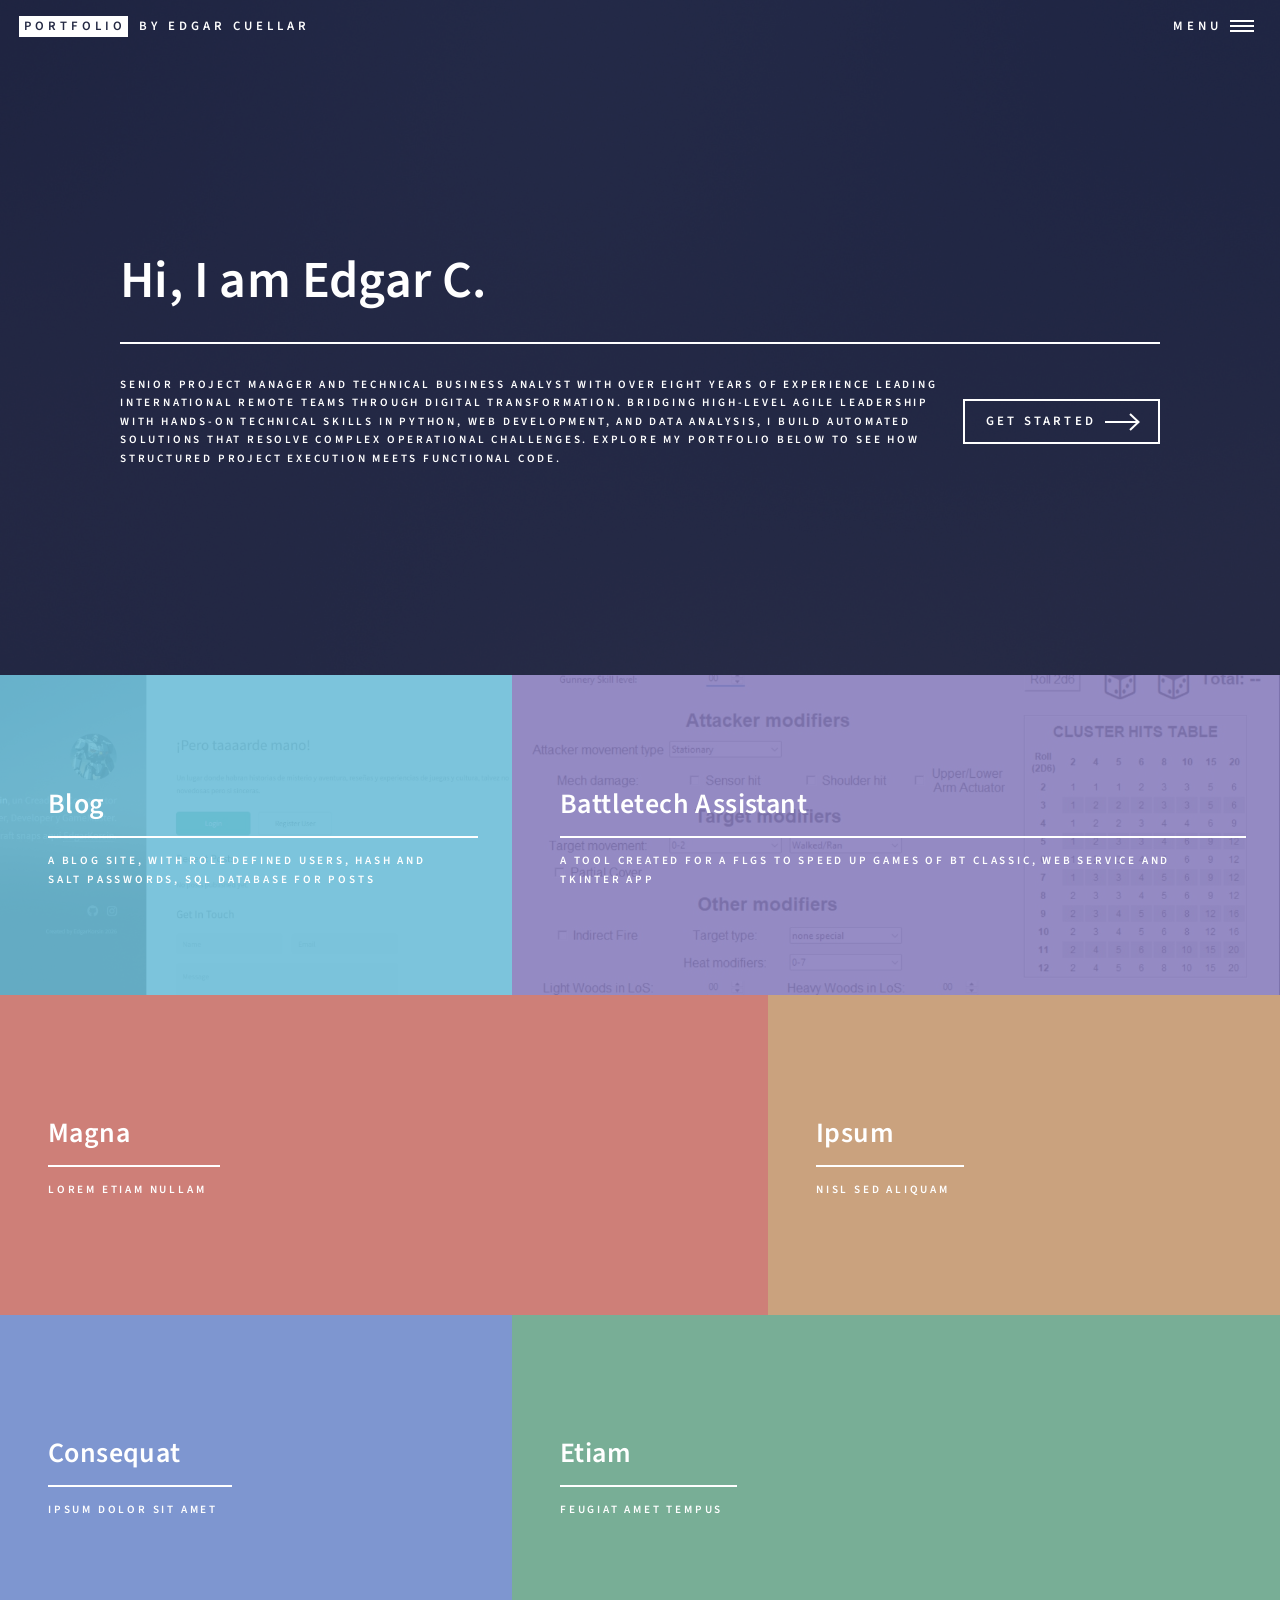
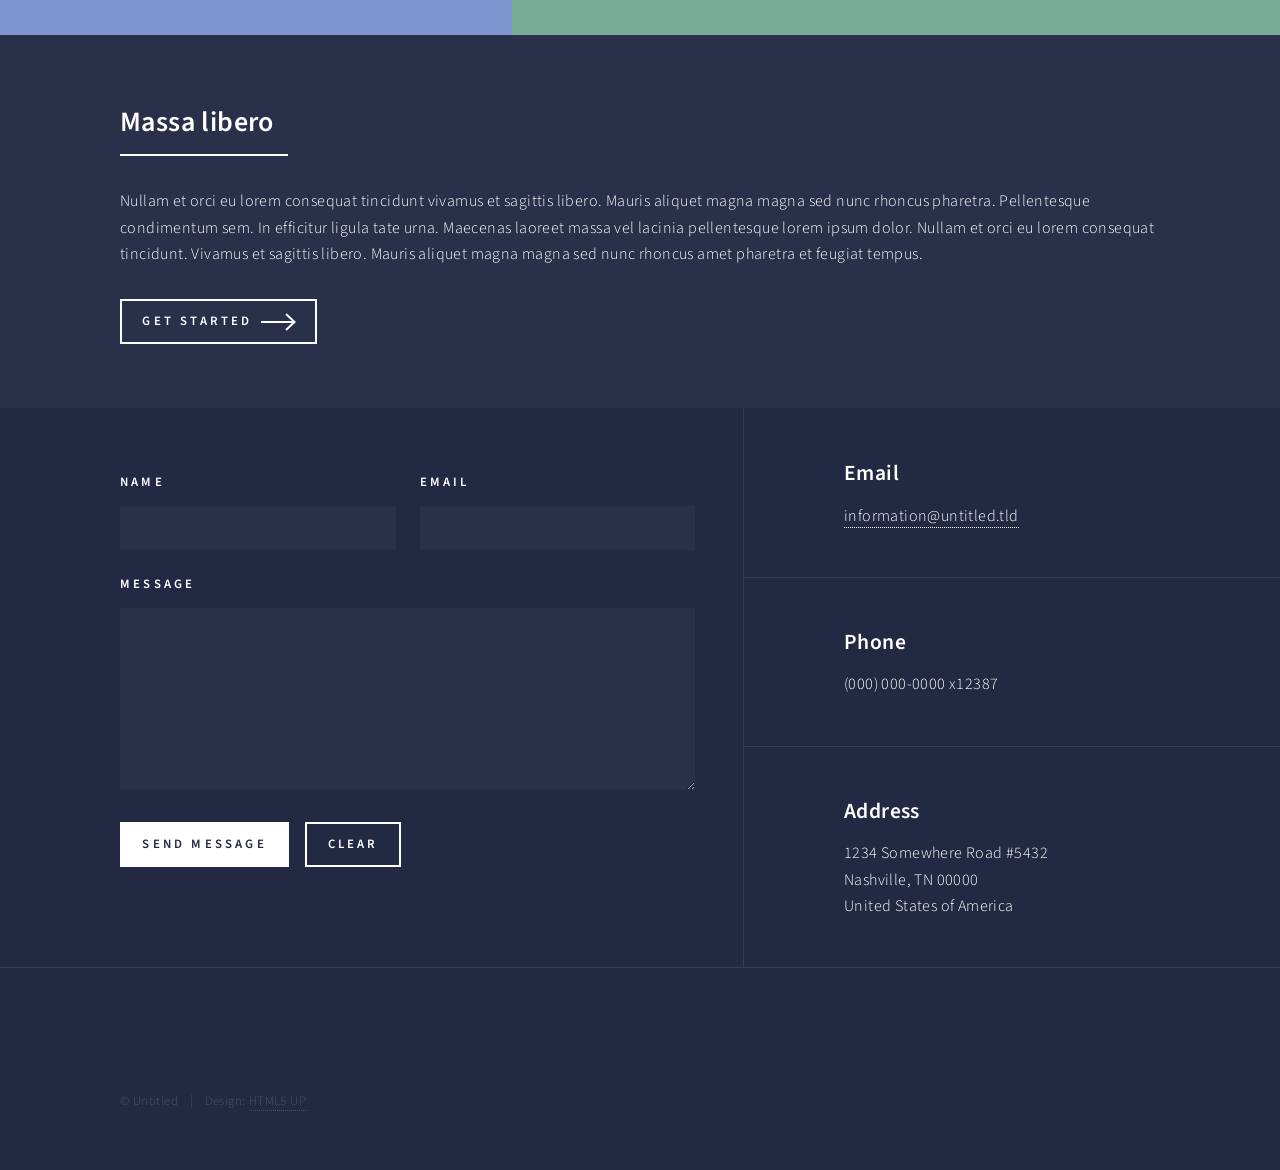
==== commit fd5de4af: "Add BT Tracker card and img" ====
--- a/templates/index.html
+++ b/templates/index.html
@@ -70,7 +70,7 @@
 								</article>
 								<article>
 									<span class="image">
-										<img src="../html5up-forty/images/pic02.jpg" alt="" />
+										<img src="../static/images/bt_tracker.jpg" alt="A calculator for Battletech Classic and ref Tables" />
 									</span>
 									<header class="major">
 										<h3><a href="landing.html" class="link">Battletech Assistant</a></h3>
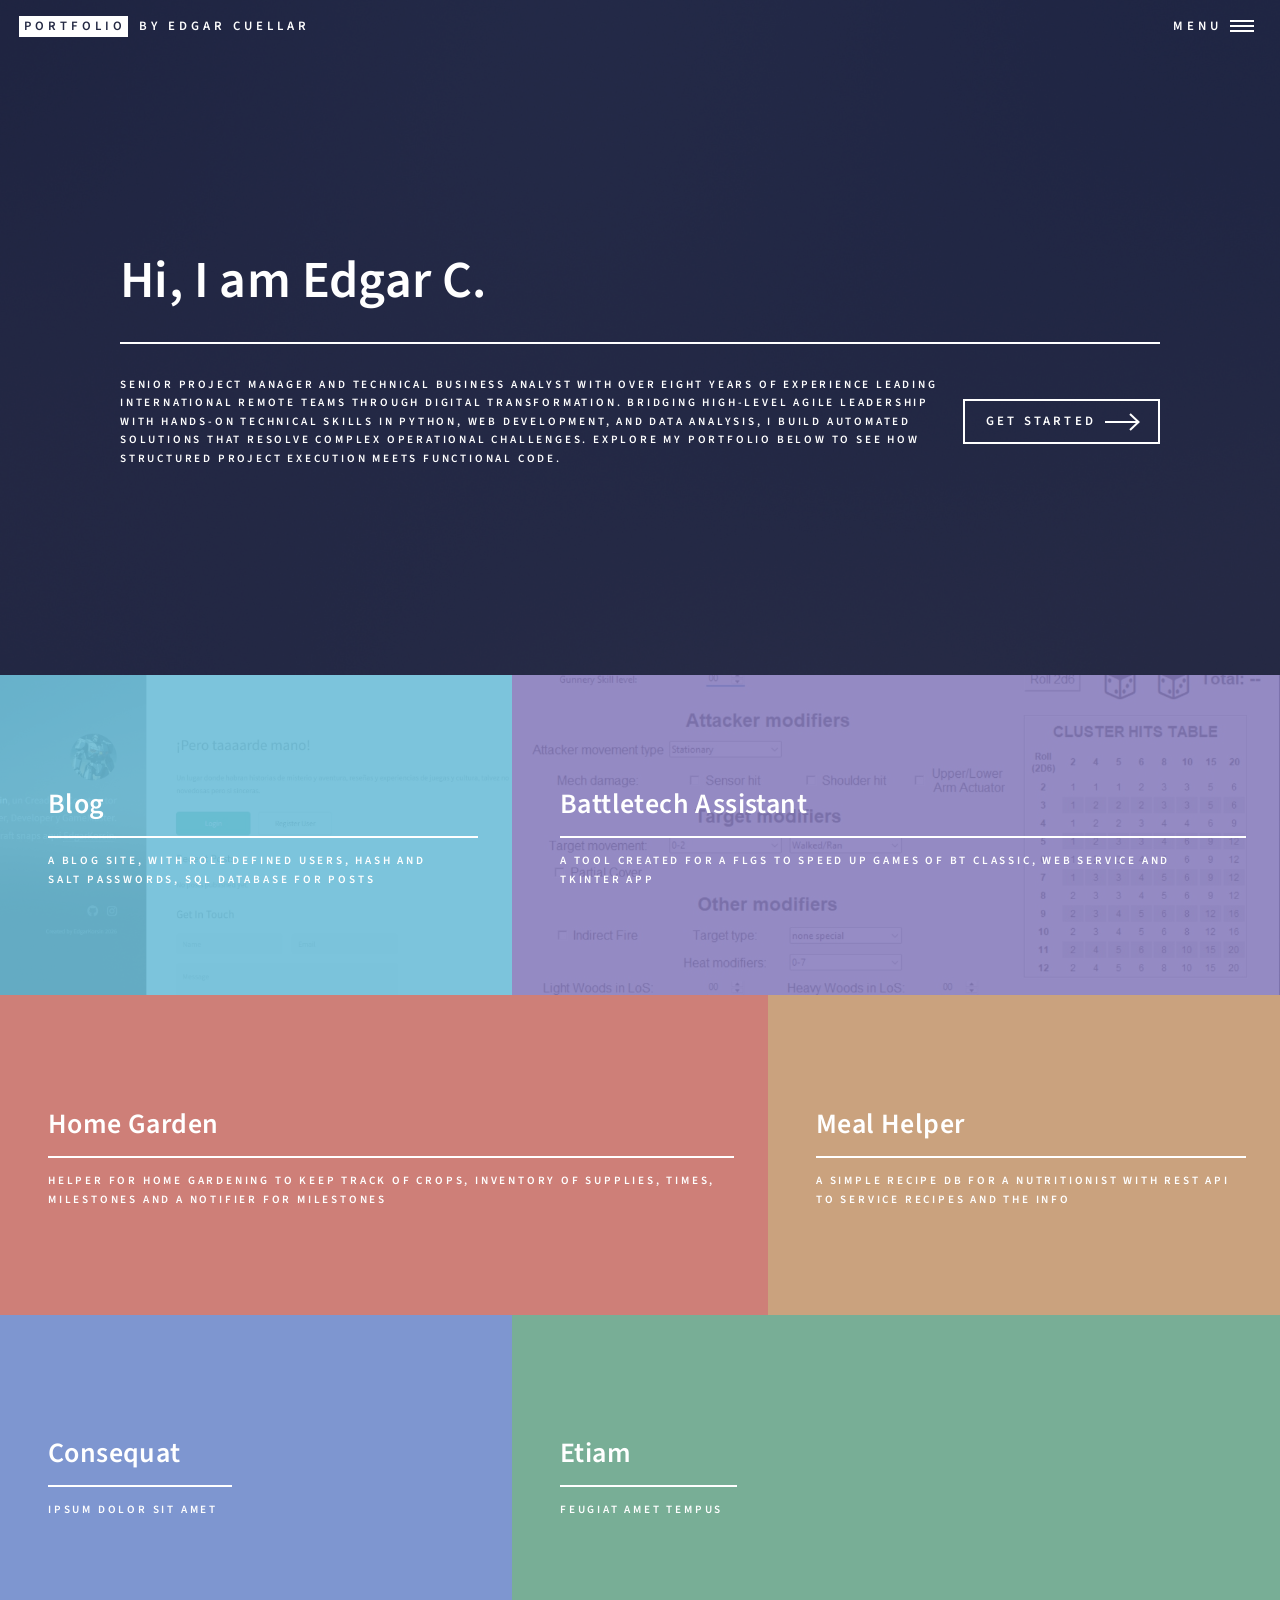
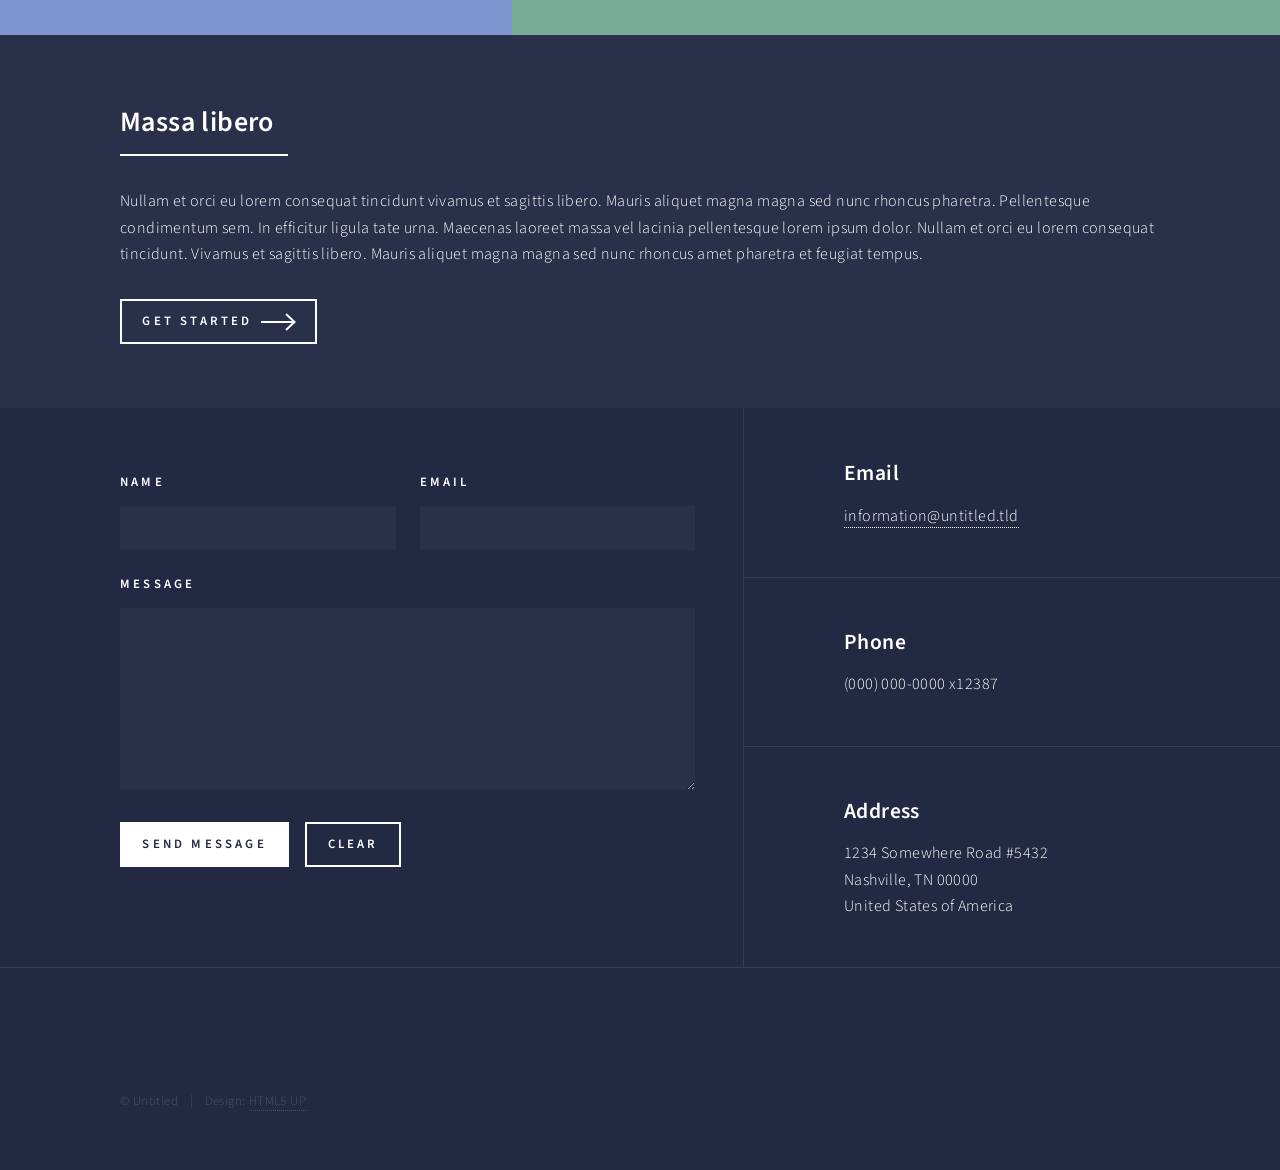
==== commit 10bc580d: "Added cards and requirements for live service" ====
--- a/templates/index.html
+++ b/templates/index.html
@@ -80,20 +80,20 @@
 								</article>
 								<article>
 									<span class="image">
-										<img src="../html5up-forty/images/pic03.jpg" alt="" />
-									</span>
-									<header class="major">
-										<h3><a href="landing.html" class="link">Magna</a></h3>
-										<p>Lorem etiam nullam</p>
-									</header>
-								</article>
-								<article>
-									<span class="image">
-										<img src="../html5up-forty/images/pic04.jpg" alt="" />
-									</span>
-									<header class="major">
-										<h3><a href="landing.html" class="link">Ipsum</a></h3>
-										<p>Nisl sed aliquam</p>
+										<img src="../static/images/home_garden.jpg" alt="" />
+									</span>
+									<header class="major">
+										<h3><a href="landing.html" class="link">Home Garden</a></h3>
+										<p>Helper for home gardening to keep track of crops, Inventory of supplies, times, milestones and a Notifier for Milestones</p>
+									</header>
+								</article>
+								<article>
+									<span class="image">
+										<img src="../static/images/meal_helper.jpg" alt="" />
+									</span>
+									<header class="major">
+										<h3><a href="landing.html" class="link">Meal Helper</a></h3>
+										<p>A simple recipe db for a Nutritionist with REST API to service recipes and the info</p>
 									</header>
 								</article>
 								<article>
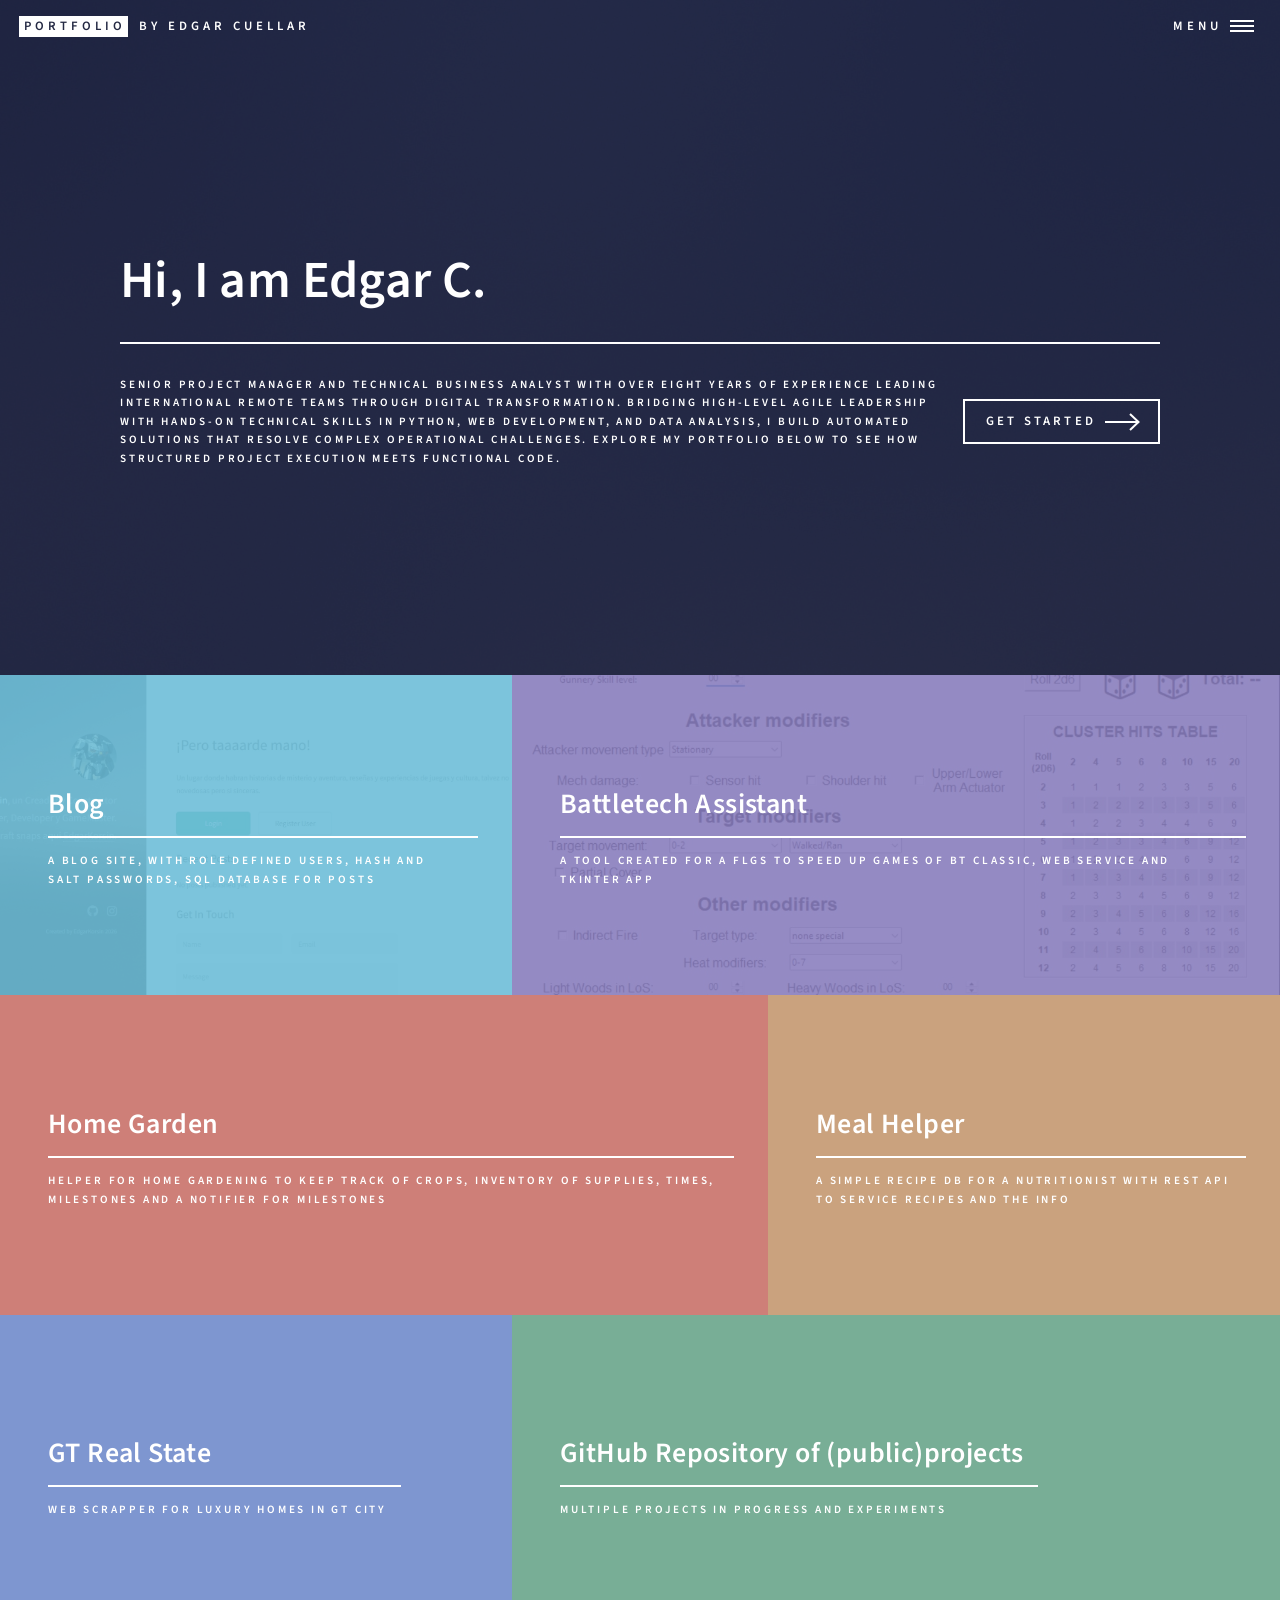
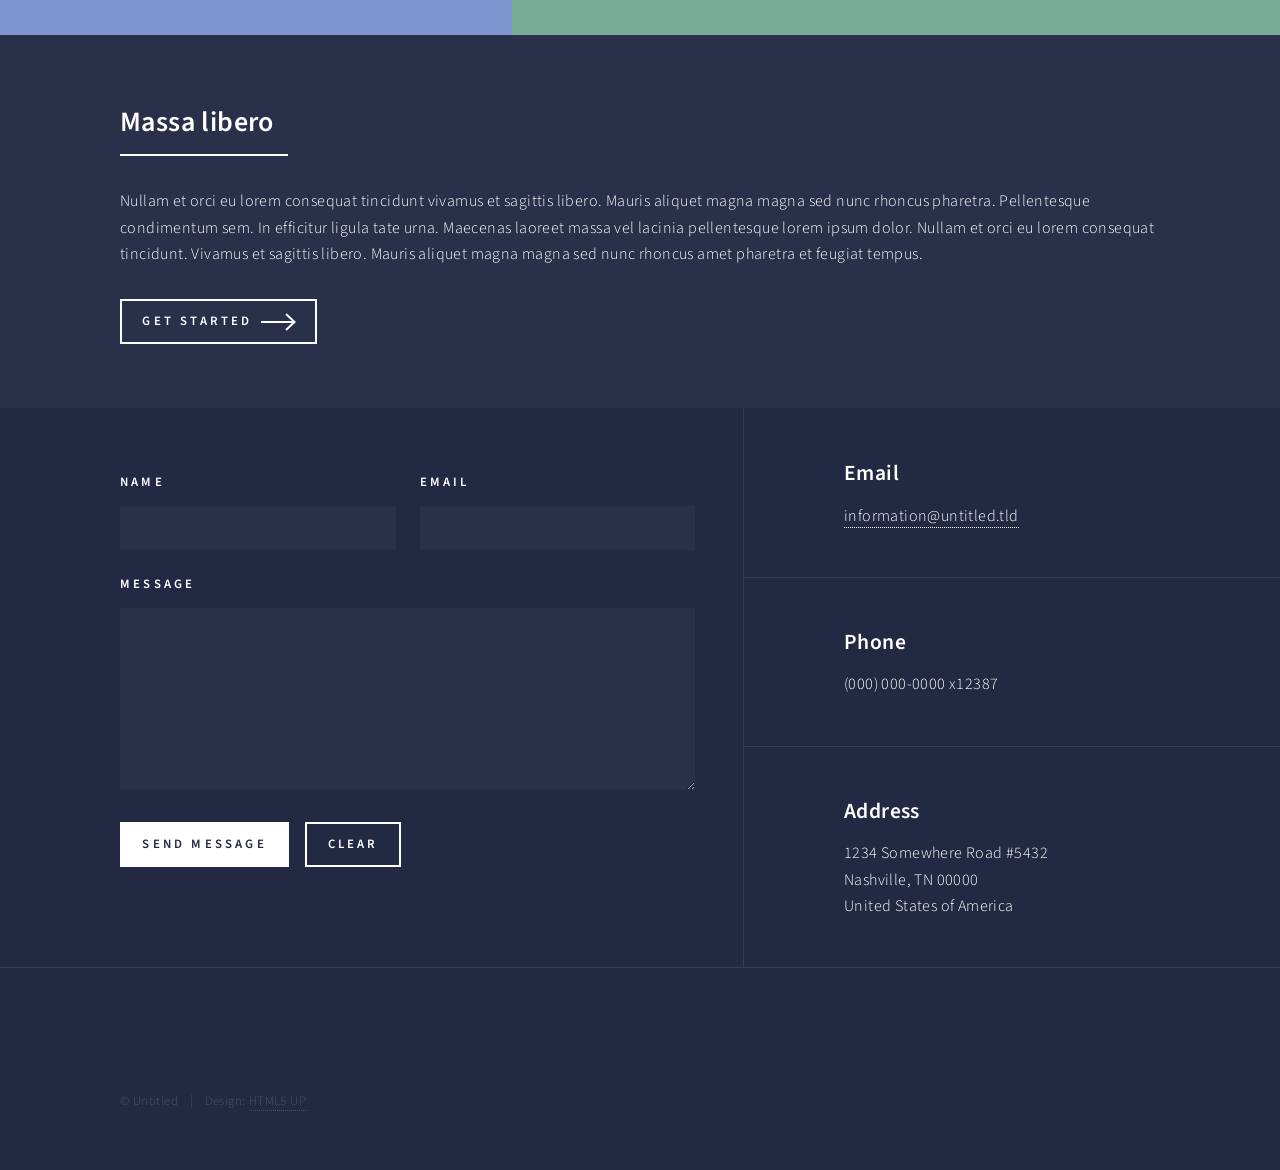
==== commit cb6f7f14: "Finish cards for main projects" ====
--- a/templates/index.html
+++ b/templates/index.html
@@ -73,7 +73,7 @@
 										<img src="../static/images/bt_tracker.jpg" alt="A calculator for Battletech Classic and ref Tables" />
 									</span>
 									<header class="major">
-										<h3><a href="landing.html" class="link">Battletech Assistant</a></h3>
+										<h3><a href="https://github.com/EdgarKorsin-cloud/battletech_tracker" class="link">Battletech Assistant</a></h3>
 										<p>A tool created for a FLGS to speed up games of BT Classic,
 											Web service and tkinter app </p>
 									</header>
@@ -83,7 +83,7 @@
 										<img src="../static/images/home_garden.jpg" alt="" />
 									</span>
 									<header class="major">
-										<h3><a href="landing.html" class="link">Home Garden</a></h3>
+										<h3><a href="https://github.com/EdgarKorsin-cloud/hongos_ostra" class="link">Home Garden</a></h3>
 										<p>Helper for home gardening to keep track of crops, Inventory of supplies, times, milestones and a Notifier for Milestones</p>
 									</header>
 								</article>
@@ -92,26 +92,26 @@
 										<img src="../static/images/meal_helper.jpg" alt="" />
 									</span>
 									<header class="major">
-										<h3><a href="landing.html" class="link">Meal Helper</a></h3>
+										<h3><a href="https://github.com/EdgarKorsin-cloud/meal_prepper" class="link">Meal Helper</a></h3>
 										<p>A simple recipe db for a Nutritionist with REST API to service recipes and the info</p>
 									</header>
 								</article>
 								<article>
 									<span class="image">
-										<img src="../html5up-forty/images/pic05.jpg" alt="" />
-									</span>
-									<header class="major">
-										<h3><a href="landing.html" class="link">Consequat</a></h3>
-										<p>Ipsum dolor sit amet</p>
-									</header>
-								</article>
-								<article>
-									<span class="image">
-										<img src="../html5up-forty/images/pic06.jpg" alt="" />
-									</span>
-									<header class="major">
-										<h3><a href="landing.html" class="link">Etiam</a></h3>
-										<p>Feugiat amet tempus</p>
+										<img src="../static/images/bienes_raices.jpg" alt="" />
+									</span>
+									<header class="major">
+										<h3><a href="https://github.com/EdgarKorsin-cloud/real_state_GT" class="link">GT Real State</a></h3>
+										<p>Web scrapper for luxury homes in GT city</p>
+									</header>
+								</article>
+								<article>
+									<span class="image">
+										<img src="../static/images/github.jpg" alt="" />
+									</span>
+									<header class="major">
+										<h3><a href="https://github.com/EdgarKorsin-cloud?tab=repositories" class="link">GitHub Repository of (public)projects</a></h3>
+										<p>Multiple projects in progress and experiments</p>
 									</header>
 								</article>
 							</section>
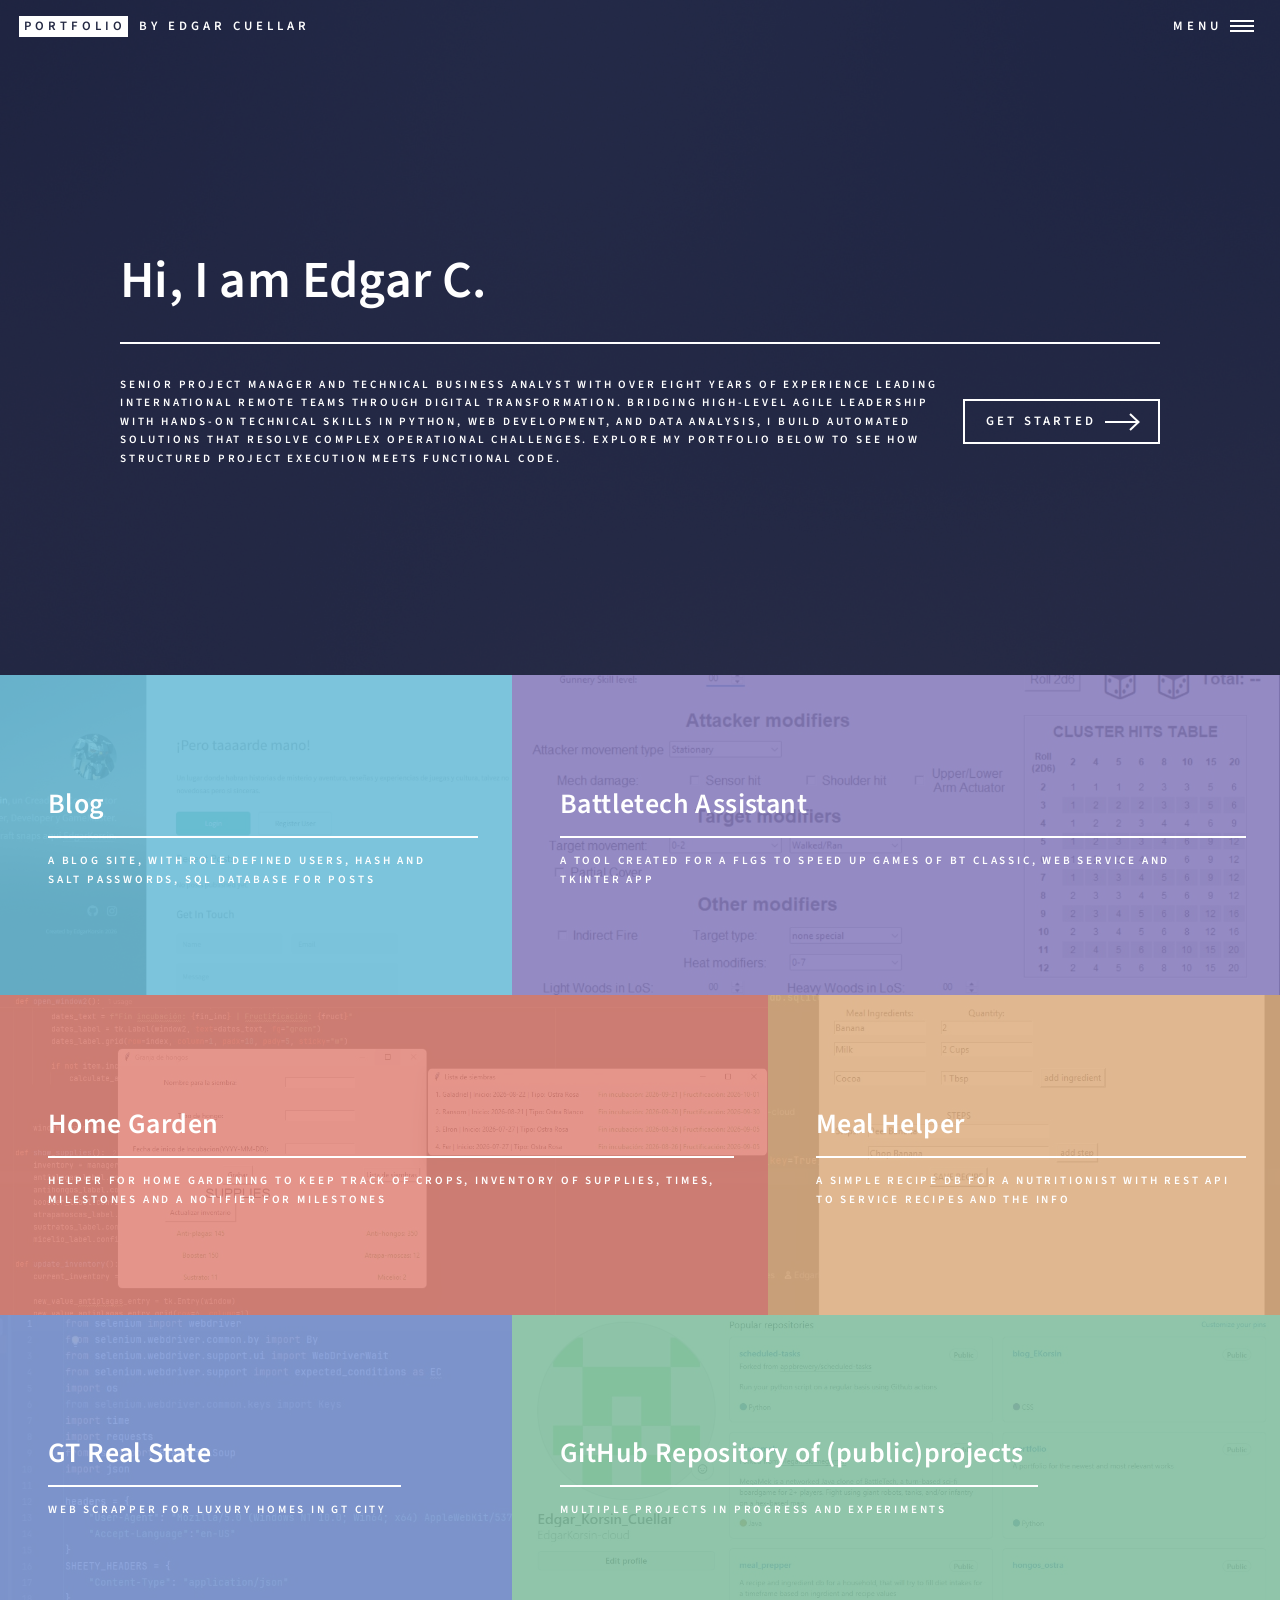
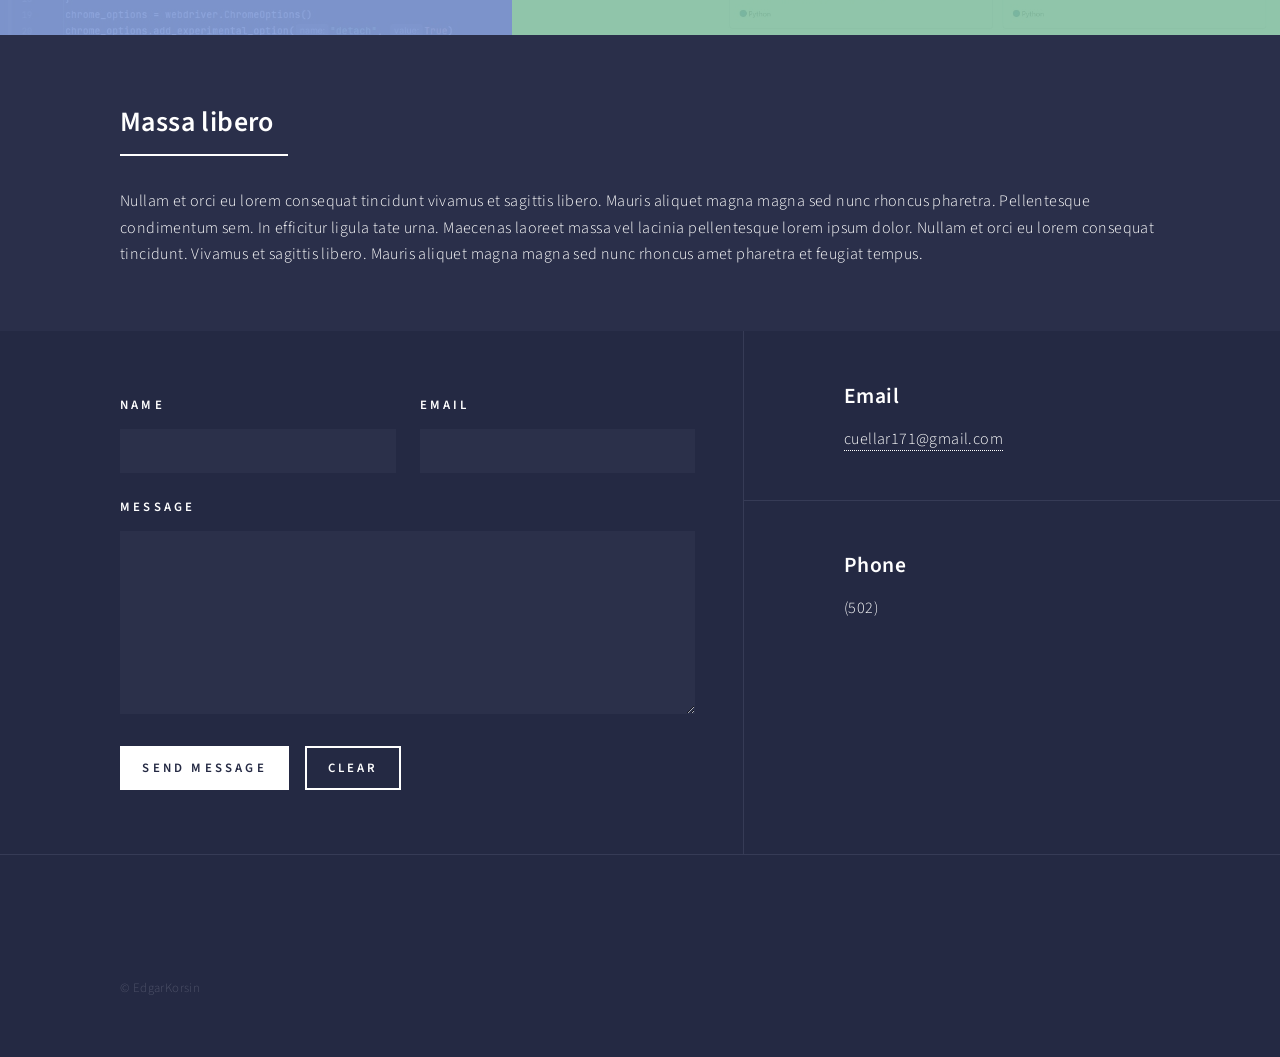
==== commit 4f047fcc: "fix contact information remove bug for redirect" ====
--- a/templates/index.html
+++ b/templates/index.html
@@ -123,9 +123,6 @@
 										<h2>Massa libero</h2>
 									</header>
 									<p>Nullam et orci eu lorem consequat tincidunt vivamus et sagittis libero. Mauris aliquet magna magna sed nunc rhoncus pharetra. Pellentesque condimentum sem. In efficitur ligula tate urna. Maecenas laoreet massa vel lacinia pellentesque lorem ipsum dolor. Nullam et orci eu lorem consequat tincidunt. Vivamus et sagittis libero. Mauris aliquet magna magna sed nunc rhoncus amet pharetra et feugiat tempus.</p>
-									<ul class="actions">
-										<li><a href="landing.html" class="button next">Get Started</a></li>
-									</ul>
 								</div>
 							</section>
 
@@ -161,23 +158,14 @@
 									<div class="contact-method">
 										<span class="icon solid alt fa-envelope"></span>
 										<h3>Email</h3>
-										<a href="#">information@untitled.tld</a>
+										<a href="#">cuellar171@gmail.com</a>
 									</div>
 								</section>
 								<section>
 									<div class="contact-method">
 										<span class="icon solid alt fa-phone"></span>
 										<h3>Phone</h3>
-										<span>(000) 000-0000 x12387</span>
-									</div>
-								</section>
-								<section>
-									<div class="contact-method">
-										<span class="icon solid alt fa-home"></span>
-										<h3>Address</h3>
-										<span>1234 Somewhere Road #5432<br />
-										Nashville, TN 00000<br />
-										United States of America</span>
+										<span>(502) </span>
 									</div>
 								</section>
 							</section>
@@ -188,14 +176,11 @@
 					<footer id="footer">
 						<div class="inner">
 							<ul class="icons">
-								<li><a href="#" class="icon brands alt fa-twitter"><span class="label">Twitter</span></a></li>
-								<li><a href="#" class="icon brands alt fa-facebook-f"><span class="label">Facebook</span></a></li>
-								<li><a href="#" class="icon brands alt fa-instagram"><span class="label">Instagram</span></a></li>
-								<li><a href="#" class="icon brands alt fa-github"><span class="label">GitHub</span></a></li>
-								<li><a href="#" class="icon brands alt fa-linkedin-in"><span class="label">LinkedIn</span></a></li>
+								<li><a href="https://github.com/EdgarKorsin-cloud?tab=repositories" class="icon brands alt fa-github"><span class="label">GitHub</span></a></li>
+								<li><a href="https://www.linkedin.com/in/edgar-cuellar-760b6b94/" class="icon brands alt fa-linkedin-in"><span class="label">LinkedIn</span></a></li>
 							</ul>
 							<ul class="copyright">
-								<li>&copy; Untitled</li><li>Design: <a href="https://html5up.net">HTML5 UP</a></li>
+								<li>&copy; EdgarKorsin</li>
 							</ul>
 						</div>
 					</footer>
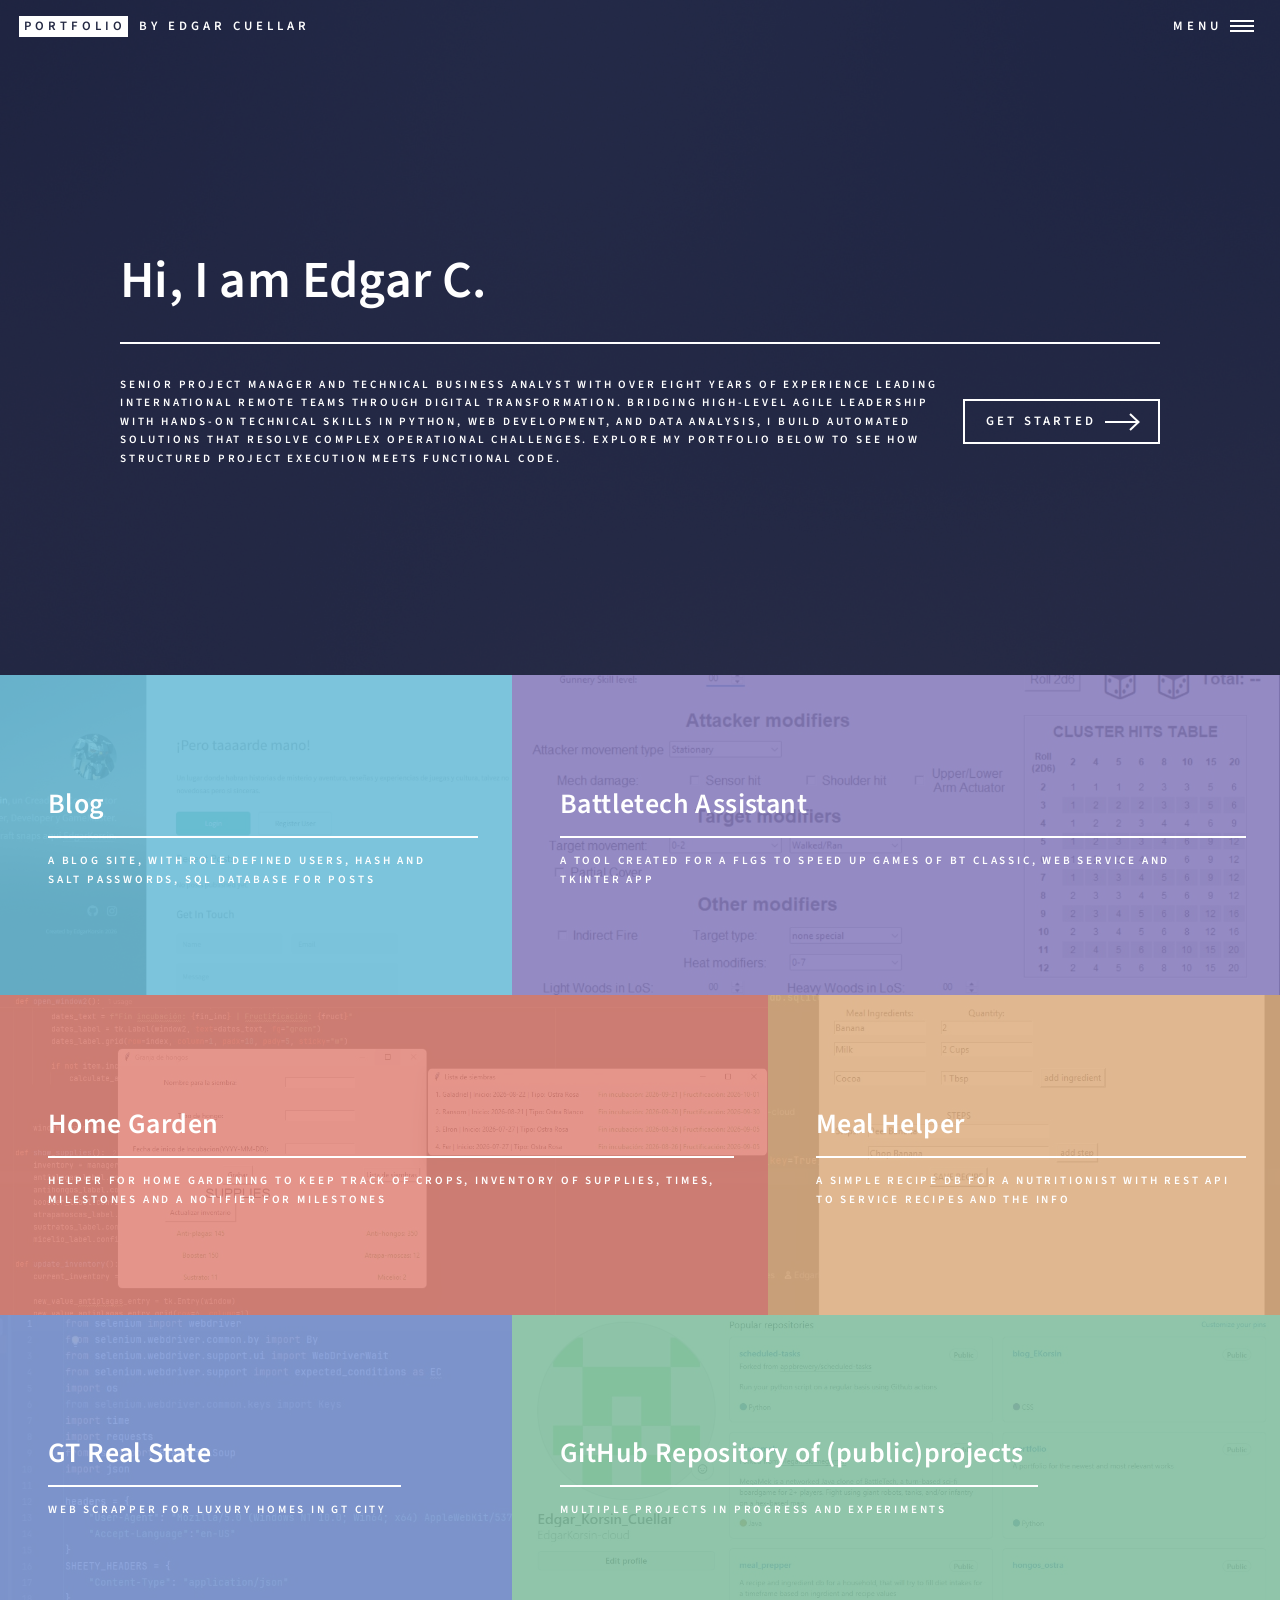
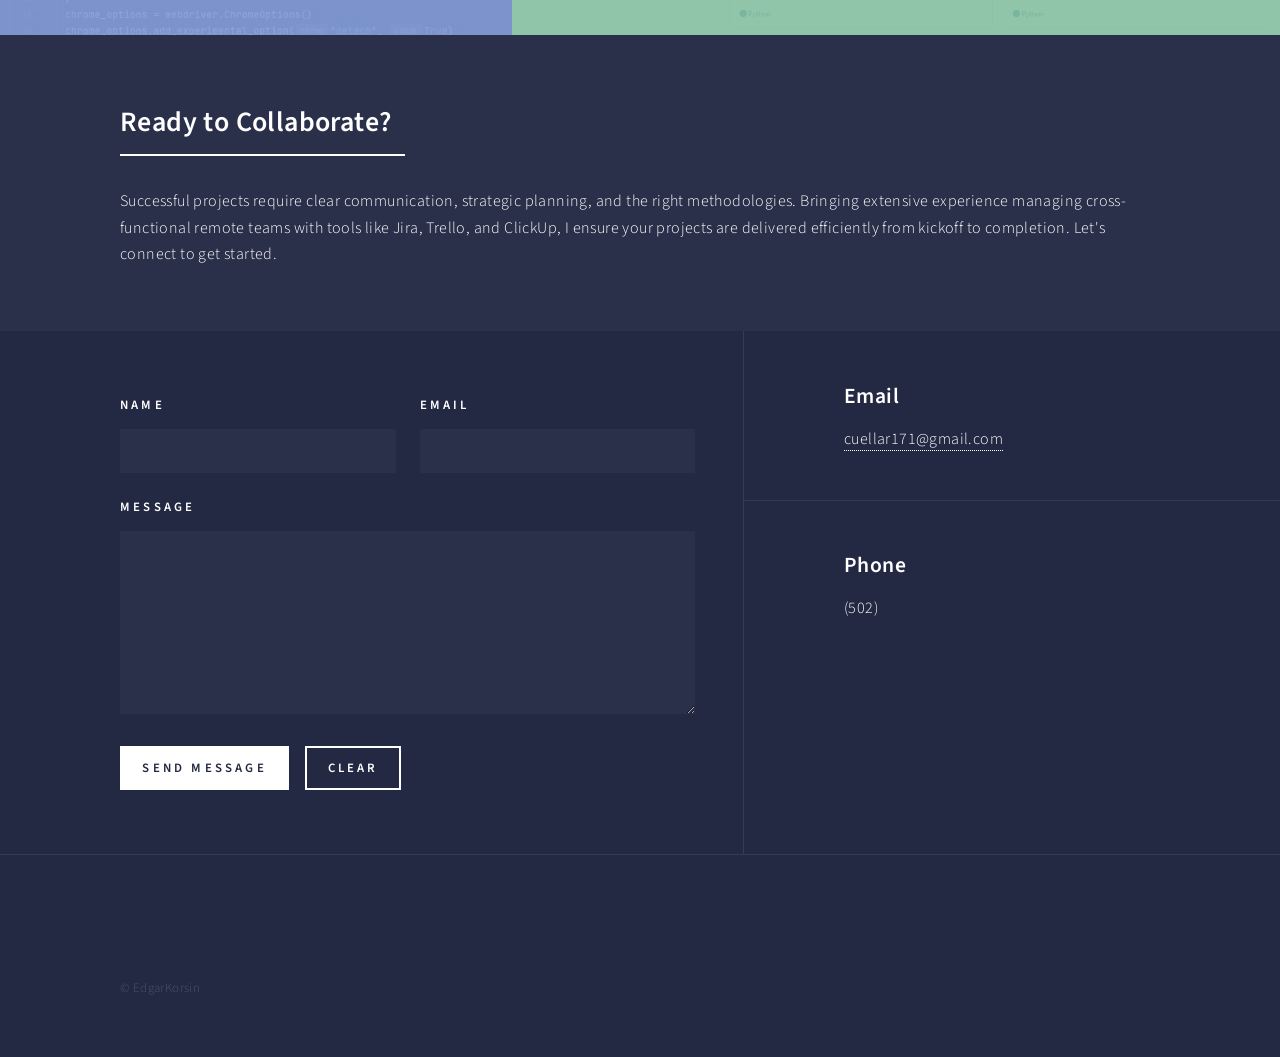
==== commit 10fe5bf7: "removed menu option while they do not redirect" ====
--- a/templates/index.html
+++ b/templates/index.html
@@ -20,19 +20,6 @@
 						</nav>
 					</header>
 
-				<!-- Menu -->
-					<nav id="menu">
-						<ul class="links">
-							<li><a href="index.html">Home</a></li>
-							<li><a href="landing.html">Landing</a></li>
-							<li><a href="generic.html">Generic</a></li>
-							<li><a href="elements.html">Elements</a></li>
-						</ul>
-						<ul class="actions stacked">
-							<li><a href="#" class="button primary fit">Get Started</a></li>
-							<li><a href="#" class="button fit">Log In</a></li>
-						</ul>
-					</nav>
 
 				<!-- Banner -->
 					<section id="banner" class="major">
@@ -120,9 +107,9 @@
 							<section id="two">
 								<div class="inner">
 									<header class="major">
-										<h2>Massa libero</h2>
+										<h2>Ready to Collaborate?</h2>
 									</header>
-									<p>Nullam et orci eu lorem consequat tincidunt vivamus et sagittis libero. Mauris aliquet magna magna sed nunc rhoncus pharetra. Pellentesque condimentum sem. In efficitur ligula tate urna. Maecenas laoreet massa vel lacinia pellentesque lorem ipsum dolor. Nullam et orci eu lorem consequat tincidunt. Vivamus et sagittis libero. Mauris aliquet magna magna sed nunc rhoncus amet pharetra et feugiat tempus.</p>
+									<p>Successful projects require clear communication, strategic planning, and the right methodologies. Bringing extensive experience managing cross-functional remote teams with tools like Jira, Trello, and ClickUp, I ensure your projects are delivered efficiently from kickoff to completion. Let's connect to get started.</p>
 								</div>
 							</section>
 
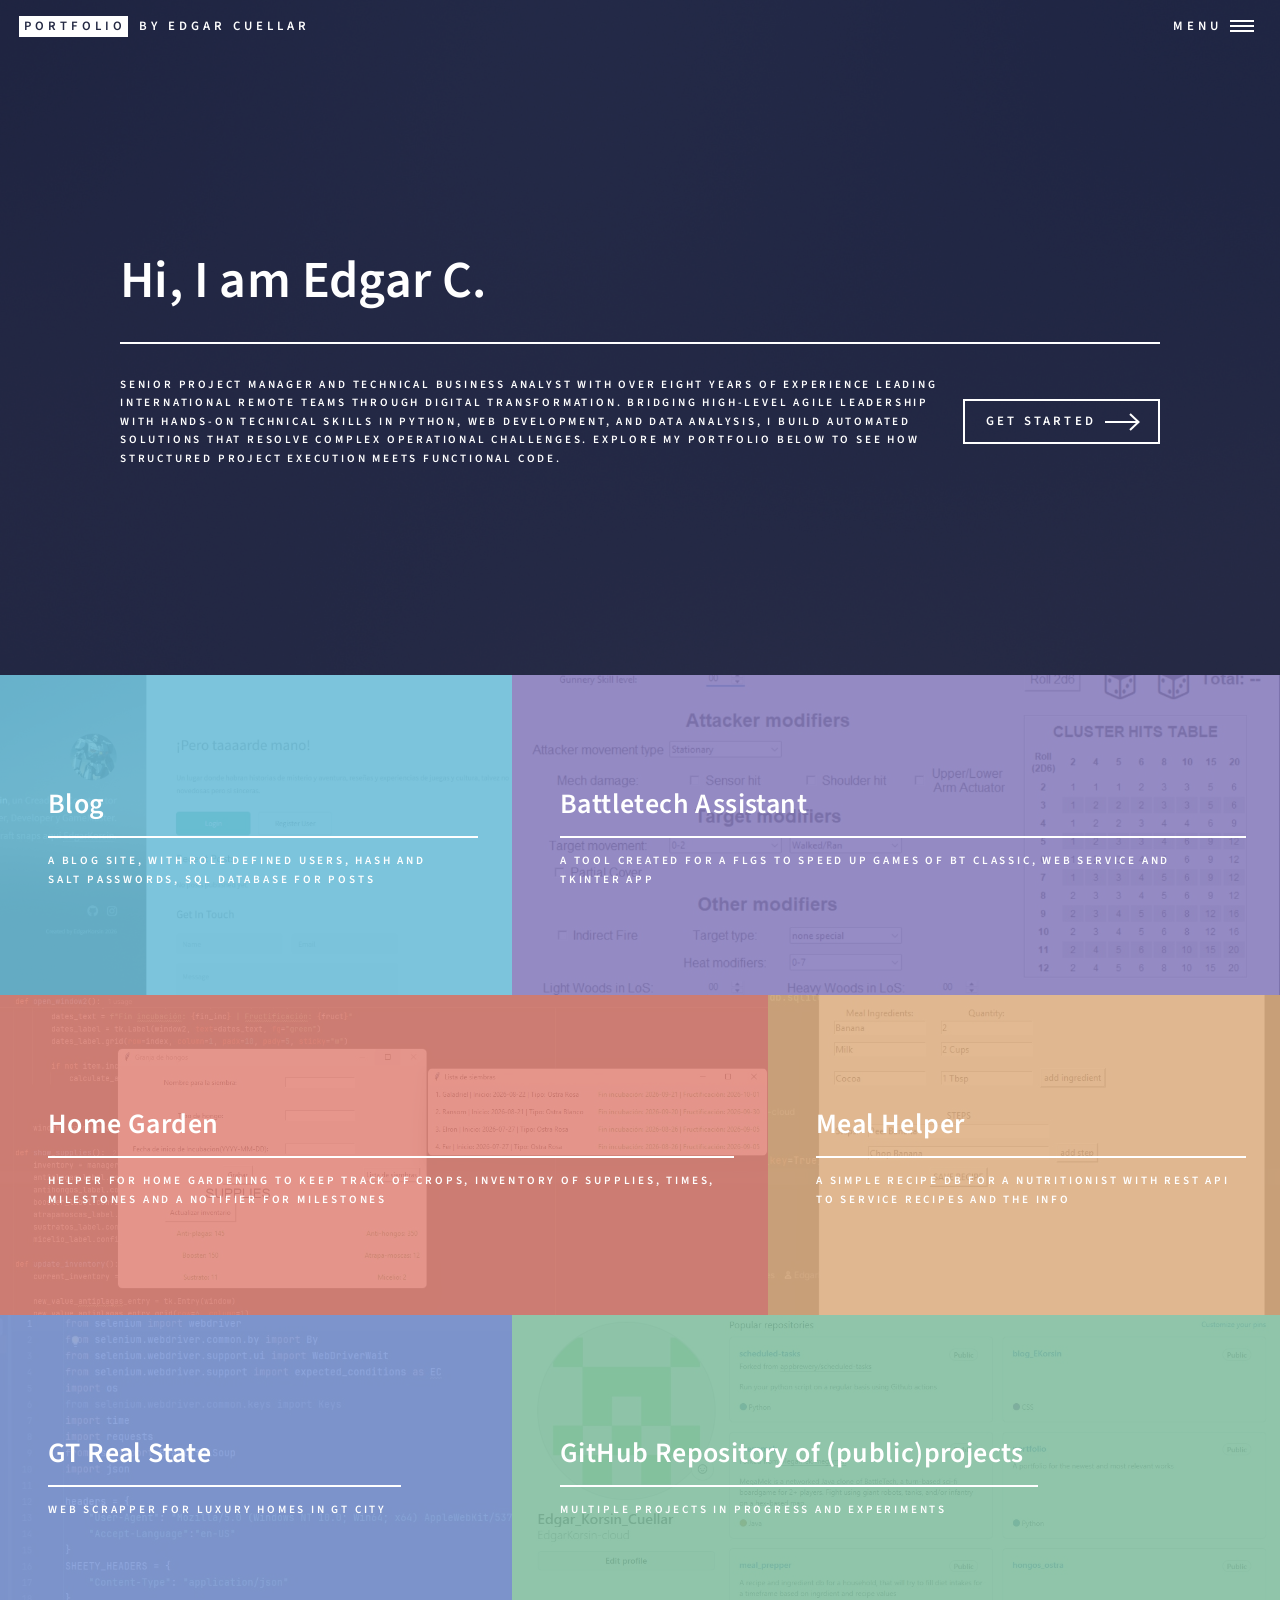
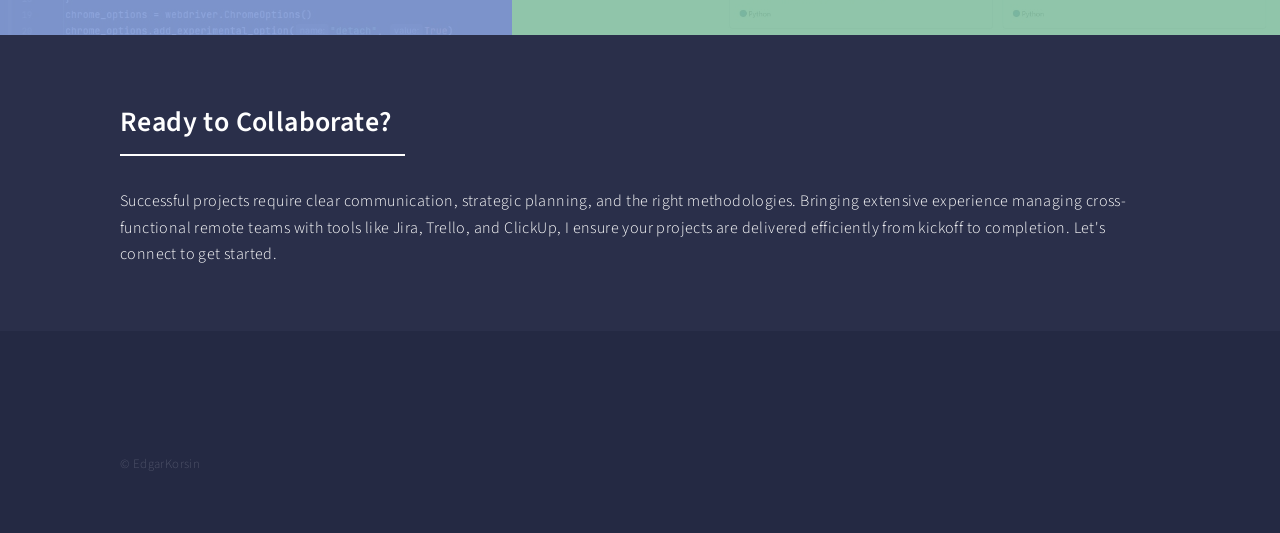
==== commit 951e54b2: "removed contact form while investigating bug" ====
--- a/templates/index.html
+++ b/templates/index.html
@@ -114,51 +114,6 @@
 							</section>
 
 					</div>
-
-				<!-- Contact -->
-					<section id="contact">
-						<div class="inner">
-							<section>
-								<form method="post" action="#">
-									<div class="fields">
-										<div class="field half">
-											<label for="name">Name</label>
-											<input type="text" name="name" id="name" />
-										</div>
-										<div class="field half">
-											<label for="email">Email</label>
-											<input type="text" name="email" id="email" />
-										</div>
-										<div class="field">
-											<label for="message">Message</label>
-											<textarea name="message" id="message" rows="6"></textarea>
-										</div>
-									</div>
-									<ul class="actions">
-										<li><input type="submit" value="Send Message" class="primary" /></li>
-										<li><input type="reset" value="Clear" /></li>
-									</ul>
-								</form>
-							</section>
-							<section class="split">
-								<section>
-									<div class="contact-method">
-										<span class="icon solid alt fa-envelope"></span>
-										<h3>Email</h3>
-										<a href="#">cuellar171@gmail.com</a>
-									</div>
-								</section>
-								<section>
-									<div class="contact-method">
-										<span class="icon solid alt fa-phone"></span>
-										<h3>Phone</h3>
-										<span>(502) </span>
-									</div>
-								</section>
-							</section>
-						</div>
-					</section>
-
 				<!-- Footer -->
 					<footer id="footer">
 						<div class="inner">
